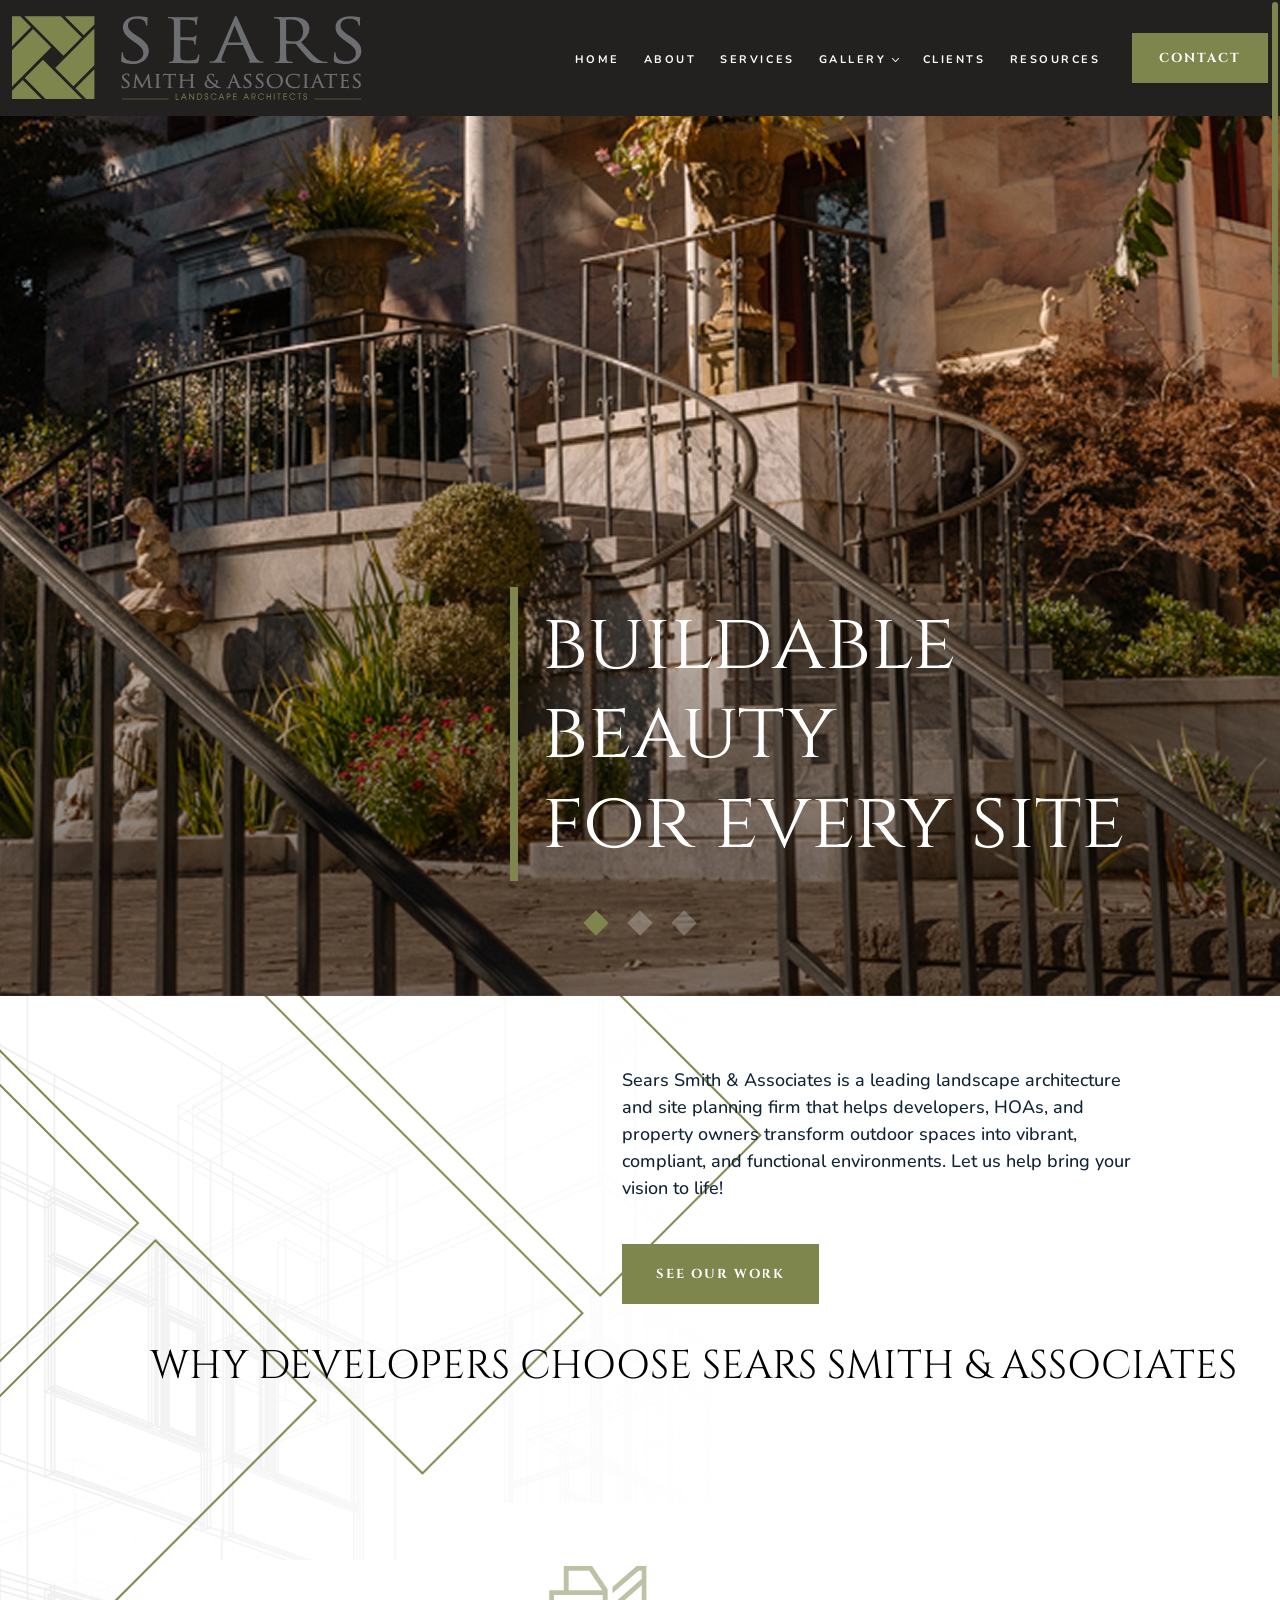
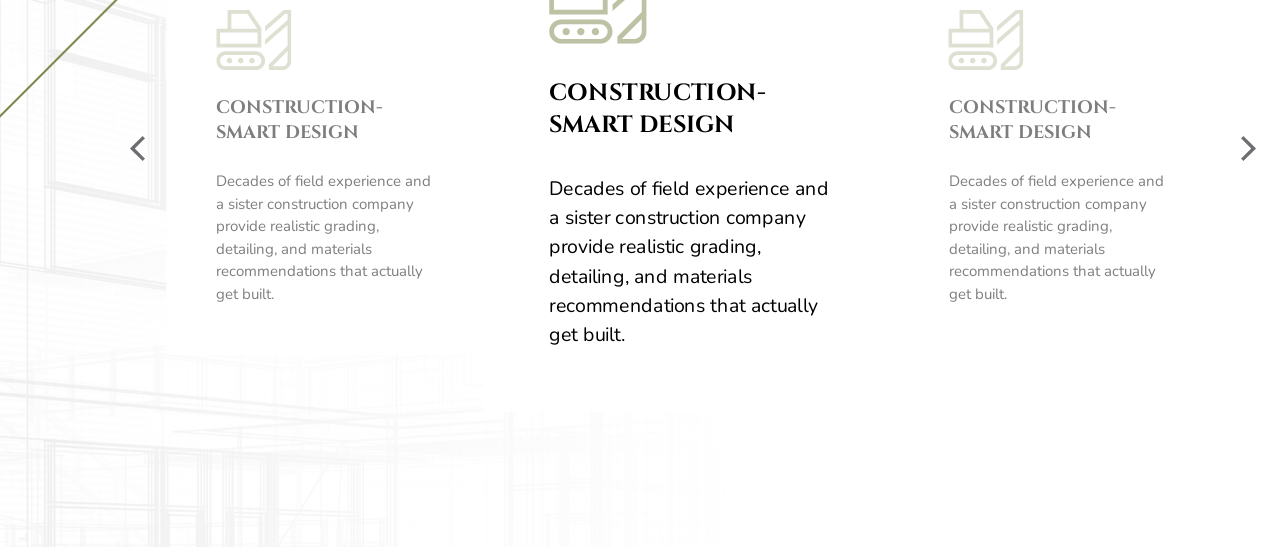
==== index.html @ 4c3f911c "first commit" ====
<!doctype html>
<html lang="en">

<head>
	<meta charset="UTF-8" />
	<meta name="viewport" content="width=device-width, initial-scale=1.0" />
	<!-- bootstrap min css -->
	<link rel="stylesheet" href="assets/css/bootstrap.min.css" />
	<!-- swiper bundle min css -->
	<link rel="stylesheet" href="assets/css/swiper-bundle.min.css" />
	<!-- magnific popup min css -->
	<link rel="stylesheet" href="assets/css/magnific-popup.css" />
	<!-- nice select css -->
	<link rel="stylesheet" href="assets/css/nice-select.css" />
	<!-- overlay scroll css -->
	<link rel="stylesheet" href="assets/css/overlayscrollbars.min.css" />
	<!-- style css -->
	<link rel="stylesheet" href="assets/css/main.css" />
	<!-- responsive css -->
	<link rel="stylesheet" href="assets/css/responsive.css" />
	<title>Sears</title>
</head>

<body data-overlayscrollbars-initialize>
	<!-- offcanvas -->
	<div class="offcanvas offcanvas-end header-offcanvas" tabindex="-1" id="offcanvasRight"
		aria-labelledby="offcanvasRightLabel" data-lenis-prevent="">
		<div class="offcanvas-header d-flex justify-content-end w-100">
			<button type="button" class="btn-close d-flex align-items-center justify-content-center flex-column"
				data-bs-dismiss="offcanvas" aria-label="Close">
				<span></span>
				<span></span>
			</button>
		</div>
		<div class="offcanvas-body">
			<nav class="mobile-nav">
				<ul class="mobile-menu">
					<li>
						<a href="#">Home</a>
					</li>
					<li>
						<a href="#">About</a>
					</li>
					<li>
						<a href="#">Services</a>
					</li>
					<li class="menu-item-has-children">
						<a href="#">
							<span>Gallery</span>
							<svg class="arrow-svg" width="7" height="4" viewBox="0 0 7 4" fill="none"
								xmlns="http://www.w3.org/2000/svg">
								<path
									d="M3.2234 3.88255C3.37573 4.03915 3.62205 4.03915 3.77275 3.88255L6.88575 0.683882C7.03808 0.52728 7.03808 0.274053 6.88575 0.119117C6.73343 -0.0358183 6.48711 -0.0374843 6.3364 0.119117L3.50051 3.03457L0.662992 0.117451C0.510664 -0.0391504 0.264347 -0.0391504 0.113639 0.117451C-0.0370684 0.274052 -0.0386889 0.52728 0.113639 0.682216L3.2234 3.88255Z"
									fill="white" />
							</svg>
						</a>

						<ul class="sub-menu">
							<li>
								<a href="#">Gallery 1</a>
							</li>
							<li>
								<a href="#">Gallery 1</a>
							</li>
							<li>
								<a href="#">Gallery 1</a>
							</li>
							<li>
								<a href="#">Gallery 1</a>
							</li>
							<li>
								<a href="#">Gallery 1</a>
							</li>
						</ul>
					</li>
					<li>
						<a href="#">Clients</a>
					</li>
					<li>
						<a href="#">Resources</a>
					</li>
				</ul>
			</nav>
			<div class="offcanvas-bottom-btn mt-3">
				<div class="offcanvas-button-wrapper">
					<a href="https://gaststg.wpenginepowered.com/contact-us/" target="" class="btn-1">Contact Us</a>
				</div>
			</div>
		</div>
	</div>
	<!-- offcanvas -->

	<!-- header section -->
	<header class="header-area">
		<div class="container">
			<div class="row align-items-center">
				<div class="col col-auto">
					<a href="#" class="header-logo d-block">
						<img src="assets/images/header/header-logo.svg" alt="..." />
					</a>
				</div>
				<div class="col">
					<div class="header-right-content d-none d-lg-block">
						<nav class="main-menu-wrapper d-flex align-items-center justify-content-end">
							<ul class="main-menu">
								<li>
									<a href="#">Home</a>
								</li>
								<li>
									<a href="#">About</a>
								</li>
								<li>
									<a href="#">Services</a>
								</li>
								<li class="menu-item-has-children">
									<a href="#">
										<span>Gallery</span>
										<svg class="arrow-svg" width="7" height="4" viewBox="0 0 7 4" fill="none"
											xmlns="http://www.w3.org/2000/svg">
											<path
												d="M3.2234 3.88255C3.37573 4.03915 3.62205 4.03915 3.77275 3.88255L6.88575 0.683882C7.03808 0.52728 7.03808 0.274053 6.88575 0.119117C6.73343 -0.0358183 6.48711 -0.0374843 6.3364 0.119117L3.50051 3.03457L0.662992 0.117451C0.510664 -0.0391504 0.264347 -0.0391504 0.113639 0.117451C-0.0370684 0.274052 -0.0386889 0.52728 0.113639 0.682216L3.2234 3.88255Z"
												fill="white" />
										</svg>
									</a>

									<ul class="sub-menu">
										<li>
											<a href="#">Gallery 1</a>
										</li>
										<li>
											<a href="#">Gallery 1</a>
										</li>
										<li>
											<a href="#">Gallery 1</a>
										</li>
										<li>
											<a href="#">Gallery 1</a>
										</li>
										<li>
											<a href="#">Gallery 1</a>
										</li>
									</ul>
								</li>
								<li>
									<a href="#">Clients</a>
								</li>
								<li>
									<a href="#">Resources</a>
								</li>
							</ul>
							<button type="button" class="btn-1">CONTACT</button>
						</nav>
					</div>
					<div class="mobile-right-header gap-2 d-flex justify-content-end d-block d-lg-none">
						<button class="humbarger-btn" data-bs-toggle="offcanvas" data-bs-target="#offcanvasRight"
							aria-controls="offcanvasRight" type="button" aria-label="Menu">
							<span></span>
							<span></span>
							<span></span>
						</button>
					</div>
				</div>
			</div>
		</div>
	</header>
	<!-- header section -->

	<!-- main -->
	<main>
		<!-- slider section -->

		<section class="slider-section">
			<!-- Swiper -->
			<div class="swiper hero-slider">
				<div class="swiper-wrapper">
					<div class="swiper-slide">
						<div class="hero-slider-item-wrapper position-relative z-2 bg-fix"
							style="background-image: url(&quot;assets/images/hero/slider-bg-1.jpg&quot;)">
							<div class="container position-relative z-2">
								<div class="hero-slider-item-content position-relative z-1">
									<h1 class="text-white">
										buildable beauty <br />
										for every site
									</h1>
								</div>
							</div>
						</div>
					</div>
					<div class="swiper-slide">
						<div class="hero-slider-item-wrapper position-relative z-2 bg-fix"
							style="background-image: url(&quot;assets/images/hero/slider-bg-1.jpg&quot;)">
							<div class="container position-relative z-2">
								<div class="hero-slider-item-content position-relative z-1">
									<h1 class="text-white">
										buildable beauty <br />
										for every site
									</h1>
								</div>
							</div>
						</div>
					</div>
					<div class="swiper-slide">
						<div class="hero-slider-item-wrapper position-relative z-2 bg-fix"
							style="background-image: url(&quot;assets/images/hero/slider-bg-1.jpg&quot;)">
							<div class="container position-relative z-2">
								<div class="hero-slider-item-content position-relative z-1">
									<h1 class="text-white">
										buildable beauty <br />
										for every site
									</h1>
								</div>
							</div>
						</div>
					</div>
				</div>
				<div class="swiper-pagination"></div>
			</div>
		</section>
		<!-- slider section -->

		<!-- service-highlights section-->
		<section class="service-highlights-area position-relative z-5 overflow-hidden">
			<div class="highlight-bg bg-fix position-absolute start-0 top-0 h-100 w-100"
				style="background-image: url('assets/images/highlights/highlight-bg.png');"></div>
			<img src="assets/images/highlights/highlight-img.png" class="highlight-img" alt="...">
			<div class="intro-summary position-relative z-5">
				<div class="container">
					<div class="intro-summary-content-info">
						<p>
							Sears Smith & Associates is a leading landscape architecture and site planning firm that
							helps developers, HOAs, and property owners transform outdoor spaces into vibrant,
							compliant, and functional environments. Let us help bring your vision to life!
						</p>
						<a href="#" class="btn-1">see our work</a>
					</div>
				</div>
			</div>
			<div class="benefits-slider-area position-relative z-5">
				<div class="container">
					<div class="benefits-slider-inner-wrapper">
						<h2 class="text-center">why developers choose sears smith & Associates</h2>
						<div class="swiper benefits-slider">
							<div class="swiper-wrapper">
								<div class="swiper-slide">
									<div class="benefits-slider-card-wrapper">
										<div class="benefits-slider-card-icon">
											<svg width="75" height="60" viewBox="0 0 75 60" fill="none"
												xmlns="http://www.w3.org/2000/svg">
												<g opacity="0.5">
													<path
														d="M13.125 0H11.25V1.875V18.75H3.75H0V22.5V33.75V37.5H3.75H41.25H45V33.75V26.25V22.5V18.75V18.1875L44.6836 17.7188L33.4336 0.84375L32.8828 0H31.875H13.125ZM40.875 18.75H15V3.75H30.8672L40.8633 18.75H40.875ZM3.75 33.75V22.5H41.25V26.25V33.75H3.75ZM39.375 45C42.4805 45 45 47.5195 45 50.625C45 53.7305 42.4805 56.25 39.375 56.25H9.375C6.26953 56.25 3.75 53.7305 3.75 50.625C3.75 47.5195 6.26953 45 9.375 45H39.375ZM9.375 41.25C4.19531 41.25 0 45.4453 0 50.625C0 55.8047 4.19531 60 9.375 60H39.375C44.5547 60 48.75 55.8047 48.75 50.625C48.75 45.4453 44.5547 41.25 39.375 41.25H9.375ZM56.25 55.9336L71.25 40.9336V41.25V45V50.625C71.25 53.7305 68.7305 56.25 65.625 56.25H56.25V55.9336ZM75 50.625V45V41.25V37.5V37.1836V31.875V15V6.69141V3.75V0H71.25H67.5L48.75 16.2539V21.2109L68.8945 3.75H71.25V9.99609L68.7656 12.1875L48.75 29.8477V34.8516L67.5 18.3047L71.25 15V20.0039V35.625L52.5 54.375V56.25V60H56.25H65.625C70.8047 60 75 55.8047 75 50.625ZM13.125 53.4375C13.8709 53.4375 14.5863 53.1412 15.1137 52.6137C15.6412 52.0863 15.9375 51.3709 15.9375 50.625C15.9375 49.8791 15.6412 49.1637 15.1137 48.6363C14.5863 48.1088 13.8709 47.8125 13.125 47.8125C12.3791 47.8125 11.6637 48.1088 11.1363 48.6363C10.6088 49.1637 10.3125 49.8791 10.3125 50.625C10.3125 51.3709 10.6088 52.0863 11.1363 52.6137C11.6637 53.1412 12.3791 53.4375 13.125 53.4375ZM27.1875 50.625C27.1875 49.8791 26.8912 49.1637 26.3637 48.6363C25.8363 48.1088 25.1209 47.8125 24.375 47.8125C23.6291 47.8125 22.9137 48.1088 22.3863 48.6363C21.8588 49.1637 21.5625 49.8791 21.5625 50.625C21.5625 51.3709 21.8588 52.0863 22.3863 52.6137C22.9137 53.1412 23.6291 53.4375 24.375 53.4375C25.1209 53.4375 25.8363 53.1412 26.3637 52.6137C26.8912 52.0863 27.1875 51.3709 27.1875 50.625ZM35.625 53.4375C36.3709 53.4375 37.0863 53.1412 37.6137 52.6137C38.1412 52.0863 38.4375 51.3709 38.4375 50.625C38.4375 49.8791 38.1412 49.1637 37.6137 48.6363C37.0863 48.1088 36.3709 47.8125 35.625 47.8125C34.8791 47.8125 34.1637 48.1088 33.6363 48.6363C33.1088 49.1637 32.8125 49.8791 32.8125 50.625C32.8125 51.3709 33.1088 52.0863 33.6363 52.6137C34.1637 53.1412 34.8791 53.4375 35.625 53.4375Z"
														fill="#7F864D" />
												</g>
											</svg>
										</div>
										<div class="benefits-slider-card-content mb-p">
											<h6 class="fw-bold">Construction-smart Design</h6>
											<p>
												Decades of field experience and a sister construction company
												provide realistic grading, detailing, and materials recommendations
												that actually get built.
											</p>
										</div>
									</div>
								</div>
								<div class="swiper-slide">
									<div class="benefits-slider-card-wrapper">
										<div class="benefits-slider-card-icon">
											<svg width="75" height="60" viewBox="0 0 75 60" fill="none"
												xmlns="http://www.w3.org/2000/svg">
												<g opacity="0.5">
													<path
														d="M13.125 0H11.25V1.875V18.75H3.75H0V22.5V33.75V37.5H3.75H41.25H45V33.75V26.25V22.5V18.75V18.1875L44.6836 17.7188L33.4336 0.84375L32.8828 0H31.875H13.125ZM40.875 18.75H15V3.75H30.8672L40.8633 18.75H40.875ZM3.75 33.75V22.5H41.25V26.25V33.75H3.75ZM39.375 45C42.4805 45 45 47.5195 45 50.625C45 53.7305 42.4805 56.25 39.375 56.25H9.375C6.26953 56.25 3.75 53.7305 3.75 50.625C3.75 47.5195 6.26953 45 9.375 45H39.375ZM9.375 41.25C4.19531 41.25 0 45.4453 0 50.625C0 55.8047 4.19531 60 9.375 60H39.375C44.5547 60 48.75 55.8047 48.75 50.625C48.75 45.4453 44.5547 41.25 39.375 41.25H9.375ZM56.25 55.9336L71.25 40.9336V41.25V45V50.625C71.25 53.7305 68.7305 56.25 65.625 56.25H56.25V55.9336ZM75 50.625V45V41.25V37.5V37.1836V31.875V15V6.69141V3.75V0H71.25H67.5L48.75 16.2539V21.2109L68.8945 3.75H71.25V9.99609L68.7656 12.1875L48.75 29.8477V34.8516L67.5 18.3047L71.25 15V20.0039V35.625L52.5 54.375V56.25V60H56.25H65.625C70.8047 60 75 55.8047 75 50.625ZM13.125 53.4375C13.8709 53.4375 14.5863 53.1412 15.1137 52.6137C15.6412 52.0863 15.9375 51.3709 15.9375 50.625C15.9375 49.8791 15.6412 49.1637 15.1137 48.6363C14.5863 48.1088 13.8709 47.8125 13.125 47.8125C12.3791 47.8125 11.6637 48.1088 11.1363 48.6363C10.6088 49.1637 10.3125 49.8791 10.3125 50.625C10.3125 51.3709 10.6088 52.0863 11.1363 52.6137C11.6637 53.1412 12.3791 53.4375 13.125 53.4375ZM27.1875 50.625C27.1875 49.8791 26.8912 49.1637 26.3637 48.6363C25.8363 48.1088 25.1209 47.8125 24.375 47.8125C23.6291 47.8125 22.9137 48.1088 22.3863 48.6363C21.8588 49.1637 21.5625 49.8791 21.5625 50.625C21.5625 51.3709 21.8588 52.0863 22.3863 52.6137C22.9137 53.1412 23.6291 53.4375 24.375 53.4375C25.1209 53.4375 25.8363 53.1412 26.3637 52.6137C26.8912 52.0863 27.1875 51.3709 27.1875 50.625ZM35.625 53.4375C36.3709 53.4375 37.0863 53.1412 37.6137 52.6137C38.1412 52.0863 38.4375 51.3709 38.4375 50.625C38.4375 49.8791 38.1412 49.1637 37.6137 48.6363C37.0863 48.1088 36.3709 47.8125 35.625 47.8125C34.8791 47.8125 34.1637 48.1088 33.6363 48.6363C33.1088 49.1637 32.8125 49.8791 32.8125 50.625C32.8125 51.3709 33.1088 52.0863 33.6363 52.6137C34.1637 53.1412 34.8791 53.4375 35.625 53.4375Z"
														fill="#7F864D" />
												</g>
											</svg>
										</div>
										<div class="benefits-slider-card-content mb-p">
											<h6 class="fw-bold">Construction-smart Design</h6>
											<p>
												Decades of field experience and a sister construction company
												provide realistic grading, detailing, and materials recommendations
												that actually get built.
											</p>
										</div>
									</div>
								</div>
								<div class="swiper-slide">
									<div class="benefits-slider-card-wrapper">
										<div class="benefits-slider-card-icon">
											<svg width="75" height="60" viewBox="0 0 75 60" fill="none"
												xmlns="http://www.w3.org/2000/svg">
												<g opacity="0.5">
													<path
														d="M13.125 0H11.25V1.875V18.75H3.75H0V22.5V33.75V37.5H3.75H41.25H45V33.75V26.25V22.5V18.75V18.1875L44.6836 17.7188L33.4336 0.84375L32.8828 0H31.875H13.125ZM40.875 18.75H15V3.75H30.8672L40.8633 18.75H40.875ZM3.75 33.75V22.5H41.25V26.25V33.75H3.75ZM39.375 45C42.4805 45 45 47.5195 45 50.625C45 53.7305 42.4805 56.25 39.375 56.25H9.375C6.26953 56.25 3.75 53.7305 3.75 50.625C3.75 47.5195 6.26953 45 9.375 45H39.375ZM9.375 41.25C4.19531 41.25 0 45.4453 0 50.625C0 55.8047 4.19531 60 9.375 60H39.375C44.5547 60 48.75 55.8047 48.75 50.625C48.75 45.4453 44.5547 41.25 39.375 41.25H9.375ZM56.25 55.9336L71.25 40.9336V41.25V45V50.625C71.25 53.7305 68.7305 56.25 65.625 56.25H56.25V55.9336ZM75 50.625V45V41.25V37.5V37.1836V31.875V15V6.69141V3.75V0H71.25H67.5L48.75 16.2539V21.2109L68.8945 3.75H71.25V9.99609L68.7656 12.1875L48.75 29.8477V34.8516L67.5 18.3047L71.25 15V20.0039V35.625L52.5 54.375V56.25V60H56.25H65.625C70.8047 60 75 55.8047 75 50.625ZM13.125 53.4375C13.8709 53.4375 14.5863 53.1412 15.1137 52.6137C15.6412 52.0863 15.9375 51.3709 15.9375 50.625C15.9375 49.8791 15.6412 49.1637 15.1137 48.6363C14.5863 48.1088 13.8709 47.8125 13.125 47.8125C12.3791 47.8125 11.6637 48.1088 11.1363 48.6363C10.6088 49.1637 10.3125 49.8791 10.3125 50.625C10.3125 51.3709 10.6088 52.0863 11.1363 52.6137C11.6637 53.1412 12.3791 53.4375 13.125 53.4375ZM27.1875 50.625C27.1875 49.8791 26.8912 49.1637 26.3637 48.6363C25.8363 48.1088 25.1209 47.8125 24.375 47.8125C23.6291 47.8125 22.9137 48.1088 22.3863 48.6363C21.8588 49.1637 21.5625 49.8791 21.5625 50.625C21.5625 51.3709 21.8588 52.0863 22.3863 52.6137C22.9137 53.1412 23.6291 53.4375 24.375 53.4375C25.1209 53.4375 25.8363 53.1412 26.3637 52.6137C26.8912 52.0863 27.1875 51.3709 27.1875 50.625ZM35.625 53.4375C36.3709 53.4375 37.0863 53.1412 37.6137 52.6137C38.1412 52.0863 38.4375 51.3709 38.4375 50.625C38.4375 49.8791 38.1412 49.1637 37.6137 48.6363C37.0863 48.1088 36.3709 47.8125 35.625 47.8125C34.8791 47.8125 34.1637 48.1088 33.6363 48.6363C33.1088 49.1637 32.8125 49.8791 32.8125 50.625C32.8125 51.3709 33.1088 52.0863 33.6363 52.6137C34.1637 53.1412 34.8791 53.4375 35.625 53.4375Z"
														fill="#7F864D" />
												</g>
											</svg>
										</div>
										<div class="benefits-slider-card-content mb-p">
											<h6 class="fw-bold">Construction-smart Design</h6>
											<p>
												Decades of field experience and a sister construction company
												provide realistic grading, detailing, and materials recommendations
												that actually get built.
											</p>
										</div>
									</div>
								</div>
								<div class="swiper-slide">
									<div class="benefits-slider-card-wrapper">
										<div class="benefits-slider-card-icon">
											<svg width="75" height="60" viewBox="0 0 75 60" fill="none"
												xmlns="http://www.w3.org/2000/svg">
												<g opacity="0.5">
													<path
														d="M13.125 0H11.25V1.875V18.75H3.75H0V22.5V33.75V37.5H3.75H41.25H45V33.75V26.25V22.5V18.75V18.1875L44.6836 17.7188L33.4336 0.84375L32.8828 0H31.875H13.125ZM40.875 18.75H15V3.75H30.8672L40.8633 18.75H40.875ZM3.75 33.75V22.5H41.25V26.25V33.75H3.75ZM39.375 45C42.4805 45 45 47.5195 45 50.625C45 53.7305 42.4805 56.25 39.375 56.25H9.375C6.26953 56.25 3.75 53.7305 3.75 50.625C3.75 47.5195 6.26953 45 9.375 45H39.375ZM9.375 41.25C4.19531 41.25 0 45.4453 0 50.625C0 55.8047 4.19531 60 9.375 60H39.375C44.5547 60 48.75 55.8047 48.75 50.625C48.75 45.4453 44.5547 41.25 39.375 41.25H9.375ZM56.25 55.9336L71.25 40.9336V41.25V45V50.625C71.25 53.7305 68.7305 56.25 65.625 56.25H56.25V55.9336ZM75 50.625V45V41.25V37.5V37.1836V31.875V15V6.69141V3.75V0H71.25H67.5L48.75 16.2539V21.2109L68.8945 3.75H71.25V9.99609L68.7656 12.1875L48.75 29.8477V34.8516L67.5 18.3047L71.25 15V20.0039V35.625L52.5 54.375V56.25V60H56.25H65.625C70.8047 60 75 55.8047 75 50.625ZM13.125 53.4375C13.8709 53.4375 14.5863 53.1412 15.1137 52.6137C15.6412 52.0863 15.9375 51.3709 15.9375 50.625C15.9375 49.8791 15.6412 49.1637 15.1137 48.6363C14.5863 48.1088 13.8709 47.8125 13.125 47.8125C12.3791 47.8125 11.6637 48.1088 11.1363 48.6363C10.6088 49.1637 10.3125 49.8791 10.3125 50.625C10.3125 51.3709 10.6088 52.0863 11.1363 52.6137C11.6637 53.1412 12.3791 53.4375 13.125 53.4375ZM27.1875 50.625C27.1875 49.8791 26.8912 49.1637 26.3637 48.6363C25.8363 48.1088 25.1209 47.8125 24.375 47.8125C23.6291 47.8125 22.9137 48.1088 22.3863 48.6363C21.8588 49.1637 21.5625 49.8791 21.5625 50.625C21.5625 51.3709 21.8588 52.0863 22.3863 52.6137C22.9137 53.1412 23.6291 53.4375 24.375 53.4375C25.1209 53.4375 25.8363 53.1412 26.3637 52.6137C26.8912 52.0863 27.1875 51.3709 27.1875 50.625ZM35.625 53.4375C36.3709 53.4375 37.0863 53.1412 37.6137 52.6137C38.1412 52.0863 38.4375 51.3709 38.4375 50.625C38.4375 49.8791 38.1412 49.1637 37.6137 48.6363C37.0863 48.1088 36.3709 47.8125 35.625 47.8125C34.8791 47.8125 34.1637 48.1088 33.6363 48.6363C33.1088 49.1637 32.8125 49.8791 32.8125 50.625C32.8125 51.3709 33.1088 52.0863 33.6363 52.6137C34.1637 53.1412 34.8791 53.4375 35.625 53.4375Z"
														fill="#7F864D" />
												</g>
											</svg>
										</div>
										<div class="benefits-slider-card-content mb-p">
											<h6 class="fw-bold">Construction-smart Design</h6>
											<p>
												Decades of field experience and a sister construction company
												provide realistic grading, detailing, and materials recommendations
												that actually get built.
											</p>
										</div>
									</div>
								</div>
								<div class="swiper-slide">
									<div class="benefits-slider-card-wrapper">
										<div class="benefits-slider-card-icon">
											<svg width="75" height="60" viewBox="0 0 75 60" fill="none"
												xmlns="http://www.w3.org/2000/svg">
												<g opacity="0.5">
													<path
														d="M13.125 0H11.25V1.875V18.75H3.75H0V22.5V33.75V37.5H3.75H41.25H45V33.75V26.25V22.5V18.75V18.1875L44.6836 17.7188L33.4336 0.84375L32.8828 0H31.875H13.125ZM40.875 18.75H15V3.75H30.8672L40.8633 18.75H40.875ZM3.75 33.75V22.5H41.25V26.25V33.75H3.75ZM39.375 45C42.4805 45 45 47.5195 45 50.625C45 53.7305 42.4805 56.25 39.375 56.25H9.375C6.26953 56.25 3.75 53.7305 3.75 50.625C3.75 47.5195 6.26953 45 9.375 45H39.375ZM9.375 41.25C4.19531 41.25 0 45.4453 0 50.625C0 55.8047 4.19531 60 9.375 60H39.375C44.5547 60 48.75 55.8047 48.75 50.625C48.75 45.4453 44.5547 41.25 39.375 41.25H9.375ZM56.25 55.9336L71.25 40.9336V41.25V45V50.625C71.25 53.7305 68.7305 56.25 65.625 56.25H56.25V55.9336ZM75 50.625V45V41.25V37.5V37.1836V31.875V15V6.69141V3.75V0H71.25H67.5L48.75 16.2539V21.2109L68.8945 3.75H71.25V9.99609L68.7656 12.1875L48.75 29.8477V34.8516L67.5 18.3047L71.25 15V20.0039V35.625L52.5 54.375V56.25V60H56.25H65.625C70.8047 60 75 55.8047 75 50.625ZM13.125 53.4375C13.8709 53.4375 14.5863 53.1412 15.1137 52.6137C15.6412 52.0863 15.9375 51.3709 15.9375 50.625C15.9375 49.8791 15.6412 49.1637 15.1137 48.6363C14.5863 48.1088 13.8709 47.8125 13.125 47.8125C12.3791 47.8125 11.6637 48.1088 11.1363 48.6363C10.6088 49.1637 10.3125 49.8791 10.3125 50.625C10.3125 51.3709 10.6088 52.0863 11.1363 52.6137C11.6637 53.1412 12.3791 53.4375 13.125 53.4375ZM27.1875 50.625C27.1875 49.8791 26.8912 49.1637 26.3637 48.6363C25.8363 48.1088 25.1209 47.8125 24.375 47.8125C23.6291 47.8125 22.9137 48.1088 22.3863 48.6363C21.8588 49.1637 21.5625 49.8791 21.5625 50.625C21.5625 51.3709 21.8588 52.0863 22.3863 52.6137C22.9137 53.1412 23.6291 53.4375 24.375 53.4375C25.1209 53.4375 25.8363 53.1412 26.3637 52.6137C26.8912 52.0863 27.1875 51.3709 27.1875 50.625ZM35.625 53.4375C36.3709 53.4375 37.0863 53.1412 37.6137 52.6137C38.1412 52.0863 38.4375 51.3709 38.4375 50.625C38.4375 49.8791 38.1412 49.1637 37.6137 48.6363C37.0863 48.1088 36.3709 47.8125 35.625 47.8125C34.8791 47.8125 34.1637 48.1088 33.6363 48.6363C33.1088 49.1637 32.8125 49.8791 32.8125 50.625C32.8125 51.3709 33.1088 52.0863 33.6363 52.6137C34.1637 53.1412 34.8791 53.4375 35.625 53.4375Z"
														fill="#7F864D" />
												</g>
											</svg>
										</div>
										<div class="benefits-slider-card-content mb-p">
											<h6 class="fw-bold">Construction-smart Design</h6>
											<p>
												Decades of field experience and a sister construction company
												provide realistic grading, detailing, and materials recommendations
												that actually get built.
											</p>
										</div>
									</div>
								</div>
								<div class="swiper-slide">
									<div class="benefits-slider-card-wrapper">
										<div class="benefits-slider-card-icon">
											<svg width="75" height="60" viewBox="0 0 75 60" fill="none"
												xmlns="http://www.w3.org/2000/svg">
												<g opacity="0.5">
													<path
														d="M13.125 0H11.25V1.875V18.75H3.75H0V22.5V33.75V37.5H3.75H41.25H45V33.75V26.25V22.5V18.75V18.1875L44.6836 17.7188L33.4336 0.84375L32.8828 0H31.875H13.125ZM40.875 18.75H15V3.75H30.8672L40.8633 18.75H40.875ZM3.75 33.75V22.5H41.25V26.25V33.75H3.75ZM39.375 45C42.4805 45 45 47.5195 45 50.625C45 53.7305 42.4805 56.25 39.375 56.25H9.375C6.26953 56.25 3.75 53.7305 3.75 50.625C3.75 47.5195 6.26953 45 9.375 45H39.375ZM9.375 41.25C4.19531 41.25 0 45.4453 0 50.625C0 55.8047 4.19531 60 9.375 60H39.375C44.5547 60 48.75 55.8047 48.75 50.625C48.75 45.4453 44.5547 41.25 39.375 41.25H9.375ZM56.25 55.9336L71.25 40.9336V41.25V45V50.625C71.25 53.7305 68.7305 56.25 65.625 56.25H56.25V55.9336ZM75 50.625V45V41.25V37.5V37.1836V31.875V15V6.69141V3.75V0H71.25H67.5L48.75 16.2539V21.2109L68.8945 3.75H71.25V9.99609L68.7656 12.1875L48.75 29.8477V34.8516L67.5 18.3047L71.25 15V20.0039V35.625L52.5 54.375V56.25V60H56.25H65.625C70.8047 60 75 55.8047 75 50.625ZM13.125 53.4375C13.8709 53.4375 14.5863 53.1412 15.1137 52.6137C15.6412 52.0863 15.9375 51.3709 15.9375 50.625C15.9375 49.8791 15.6412 49.1637 15.1137 48.6363C14.5863 48.1088 13.8709 47.8125 13.125 47.8125C12.3791 47.8125 11.6637 48.1088 11.1363 48.6363C10.6088 49.1637 10.3125 49.8791 10.3125 50.625C10.3125 51.3709 10.6088 52.0863 11.1363 52.6137C11.6637 53.1412 12.3791 53.4375 13.125 53.4375ZM27.1875 50.625C27.1875 49.8791 26.8912 49.1637 26.3637 48.6363C25.8363 48.1088 25.1209 47.8125 24.375 47.8125C23.6291 47.8125 22.9137 48.1088 22.3863 48.6363C21.8588 49.1637 21.5625 49.8791 21.5625 50.625C21.5625 51.3709 21.8588 52.0863 22.3863 52.6137C22.9137 53.1412 23.6291 53.4375 24.375 53.4375C25.1209 53.4375 25.8363 53.1412 26.3637 52.6137C26.8912 52.0863 27.1875 51.3709 27.1875 50.625ZM35.625 53.4375C36.3709 53.4375 37.0863 53.1412 37.6137 52.6137C38.1412 52.0863 38.4375 51.3709 38.4375 50.625C38.4375 49.8791 38.1412 49.1637 37.6137 48.6363C37.0863 48.1088 36.3709 47.8125 35.625 47.8125C34.8791 47.8125 34.1637 48.1088 33.6363 48.6363C33.1088 49.1637 32.8125 49.8791 32.8125 50.625C32.8125 51.3709 33.1088 52.0863 33.6363 52.6137C34.1637 53.1412 34.8791 53.4375 35.625 53.4375Z"
														fill="#7F864D" />
												</g>
											</svg>
										</div>
										<div class="benefits-slider-card-content mb-p">
											<h6 class="fw-bold">Construction-smart Design</h6>
											<p>
												Decades of field experience and a sister construction company
												provide realistic grading, detailing, and materials recommendations
												that actually get built.
											</p>
										</div>
									</div>
								</div>
								<div class="swiper-slide">
									<div class="benefits-slider-card-wrapper">
										<div class="benefits-slider-card-icon">
											<svg width="75" height="60" viewBox="0 0 75 60" fill="none"
												xmlns="http://www.w3.org/2000/svg">
												<g opacity="0.5">
													<path
														d="M13.125 0H11.25V1.875V18.75H3.75H0V22.5V33.75V37.5H3.75H41.25H45V33.75V26.25V22.5V18.75V18.1875L44.6836 17.7188L33.4336 0.84375L32.8828 0H31.875H13.125ZM40.875 18.75H15V3.75H30.8672L40.8633 18.75H40.875ZM3.75 33.75V22.5H41.25V26.25V33.75H3.75ZM39.375 45C42.4805 45 45 47.5195 45 50.625C45 53.7305 42.4805 56.25 39.375 56.25H9.375C6.26953 56.25 3.75 53.7305 3.75 50.625C3.75 47.5195 6.26953 45 9.375 45H39.375ZM9.375 41.25C4.19531 41.25 0 45.4453 0 50.625C0 55.8047 4.19531 60 9.375 60H39.375C44.5547 60 48.75 55.8047 48.75 50.625C48.75 45.4453 44.5547 41.25 39.375 41.25H9.375ZM56.25 55.9336L71.25 40.9336V41.25V45V50.625C71.25 53.7305 68.7305 56.25 65.625 56.25H56.25V55.9336ZM75 50.625V45V41.25V37.5V37.1836V31.875V15V6.69141V3.75V0H71.25H67.5L48.75 16.2539V21.2109L68.8945 3.75H71.25V9.99609L68.7656 12.1875L48.75 29.8477V34.8516L67.5 18.3047L71.25 15V20.0039V35.625L52.5 54.375V56.25V60H56.25H65.625C70.8047 60 75 55.8047 75 50.625ZM13.125 53.4375C13.8709 53.4375 14.5863 53.1412 15.1137 52.6137C15.6412 52.0863 15.9375 51.3709 15.9375 50.625C15.9375 49.8791 15.6412 49.1637 15.1137 48.6363C14.5863 48.1088 13.8709 47.8125 13.125 47.8125C12.3791 47.8125 11.6637 48.1088 11.1363 48.6363C10.6088 49.1637 10.3125 49.8791 10.3125 50.625C10.3125 51.3709 10.6088 52.0863 11.1363 52.6137C11.6637 53.1412 12.3791 53.4375 13.125 53.4375ZM27.1875 50.625C27.1875 49.8791 26.8912 49.1637 26.3637 48.6363C25.8363 48.1088 25.1209 47.8125 24.375 47.8125C23.6291 47.8125 22.9137 48.1088 22.3863 48.6363C21.8588 49.1637 21.5625 49.8791 21.5625 50.625C21.5625 51.3709 21.8588 52.0863 22.3863 52.6137C22.9137 53.1412 23.6291 53.4375 24.375 53.4375C25.1209 53.4375 25.8363 53.1412 26.3637 52.6137C26.8912 52.0863 27.1875 51.3709 27.1875 50.625ZM35.625 53.4375C36.3709 53.4375 37.0863 53.1412 37.6137 52.6137C38.1412 52.0863 38.4375 51.3709 38.4375 50.625C38.4375 49.8791 38.1412 49.1637 37.6137 48.6363C37.0863 48.1088 36.3709 47.8125 35.625 47.8125C34.8791 47.8125 34.1637 48.1088 33.6363 48.6363C33.1088 49.1637 32.8125 49.8791 32.8125 50.625C32.8125 51.3709 33.1088 52.0863 33.6363 52.6137C34.1637 53.1412 34.8791 53.4375 35.625 53.4375Z"
														fill="#7F864D" />
												</g>
											</svg>
										</div>
										<div class="benefits-slider-card-content mb-p">
											<h6 class="fw-bold">Construction-smart Design</h6>
											<p>
												Decades of field experience and a sister construction company
												provide realistic grading, detailing, and materials recommendations
												that actually get built.
											</p>
										</div>
									</div>
								</div>
								<div class="swiper-slide">
									<div class="benefits-slider-card-wrapper">
										<div class="benefits-slider-card-icon">
											<svg width="75" height="60" viewBox="0 0 75 60" fill="none"
												xmlns="http://www.w3.org/2000/svg">
												<g opacity="0.5">
													<path
														d="M13.125 0H11.25V1.875V18.75H3.75H0V22.5V33.75V37.5H3.75H41.25H45V33.75V26.25V22.5V18.75V18.1875L44.6836 17.7188L33.4336 0.84375L32.8828 0H31.875H13.125ZM40.875 18.75H15V3.75H30.8672L40.8633 18.75H40.875ZM3.75 33.75V22.5H41.25V26.25V33.75H3.75ZM39.375 45C42.4805 45 45 47.5195 45 50.625C45 53.7305 42.4805 56.25 39.375 56.25H9.375C6.26953 56.25 3.75 53.7305 3.75 50.625C3.75 47.5195 6.26953 45 9.375 45H39.375ZM9.375 41.25C4.19531 41.25 0 45.4453 0 50.625C0 55.8047 4.19531 60 9.375 60H39.375C44.5547 60 48.75 55.8047 48.75 50.625C48.75 45.4453 44.5547 41.25 39.375 41.25H9.375ZM56.25 55.9336L71.25 40.9336V41.25V45V50.625C71.25 53.7305 68.7305 56.25 65.625 56.25H56.25V55.9336ZM75 50.625V45V41.25V37.5V37.1836V31.875V15V6.69141V3.75V0H71.25H67.5L48.75 16.2539V21.2109L68.8945 3.75H71.25V9.99609L68.7656 12.1875L48.75 29.8477V34.8516L67.5 18.3047L71.25 15V20.0039V35.625L52.5 54.375V56.25V60H56.25H65.625C70.8047 60 75 55.8047 75 50.625ZM13.125 53.4375C13.8709 53.4375 14.5863 53.1412 15.1137 52.6137C15.6412 52.0863 15.9375 51.3709 15.9375 50.625C15.9375 49.8791 15.6412 49.1637 15.1137 48.6363C14.5863 48.1088 13.8709 47.8125 13.125 47.8125C12.3791 47.8125 11.6637 48.1088 11.1363 48.6363C10.6088 49.1637 10.3125 49.8791 10.3125 50.625C10.3125 51.3709 10.6088 52.0863 11.1363 52.6137C11.6637 53.1412 12.3791 53.4375 13.125 53.4375ZM27.1875 50.625C27.1875 49.8791 26.8912 49.1637 26.3637 48.6363C25.8363 48.1088 25.1209 47.8125 24.375 47.8125C23.6291 47.8125 22.9137 48.1088 22.3863 48.6363C21.8588 49.1637 21.5625 49.8791 21.5625 50.625C21.5625 51.3709 21.8588 52.0863 22.3863 52.6137C22.9137 53.1412 23.6291 53.4375 24.375 53.4375C25.1209 53.4375 25.8363 53.1412 26.3637 52.6137C26.8912 52.0863 27.1875 51.3709 27.1875 50.625ZM35.625 53.4375C36.3709 53.4375 37.0863 53.1412 37.6137 52.6137C38.1412 52.0863 38.4375 51.3709 38.4375 50.625C38.4375 49.8791 38.1412 49.1637 37.6137 48.6363C37.0863 48.1088 36.3709 47.8125 35.625 47.8125C34.8791 47.8125 34.1637 48.1088 33.6363 48.6363C33.1088 49.1637 32.8125 49.8791 32.8125 50.625C32.8125 51.3709 33.1088 52.0863 33.6363 52.6137C34.1637 53.1412 34.8791 53.4375 35.625 53.4375Z"
														fill="#7F864D" />
												</g>
											</svg>
										</div>
										<div class="benefits-slider-card-content mb-p">
											<h6 class="fw-bold">Construction-smart Design</h6>
											<p>
												Decades of field experience and a sister construction company
												provide realistic grading, detailing, and materials recommendations
												that actually get built.
											</p>
										</div>
									</div>
								</div>
								<div class="swiper-slide">
									<div class="benefits-slider-card-wrapper">
										<div class="benefits-slider-card-icon">
											<svg width="75" height="60" viewBox="0 0 75 60" fill="none"
												xmlns="http://www.w3.org/2000/svg">
												<g opacity="0.5">
													<path
														d="M13.125 0H11.25V1.875V18.75H3.75H0V22.5V33.75V37.5H3.75H41.25H45V33.75V26.25V22.5V18.75V18.1875L44.6836 17.7188L33.4336 0.84375L32.8828 0H31.875H13.125ZM40.875 18.75H15V3.75H30.8672L40.8633 18.75H40.875ZM3.75 33.75V22.5H41.25V26.25V33.75H3.75ZM39.375 45C42.4805 45 45 47.5195 45 50.625C45 53.7305 42.4805 56.25 39.375 56.25H9.375C6.26953 56.25 3.75 53.7305 3.75 50.625C3.75 47.5195 6.26953 45 9.375 45H39.375ZM9.375 41.25C4.19531 41.25 0 45.4453 0 50.625C0 55.8047 4.19531 60 9.375 60H39.375C44.5547 60 48.75 55.8047 48.75 50.625C48.75 45.4453 44.5547 41.25 39.375 41.25H9.375ZM56.25 55.9336L71.25 40.9336V41.25V45V50.625C71.25 53.7305 68.7305 56.25 65.625 56.25H56.25V55.9336ZM75 50.625V45V41.25V37.5V37.1836V31.875V15V6.69141V3.75V0H71.25H67.5L48.75 16.2539V21.2109L68.8945 3.75H71.25V9.99609L68.7656 12.1875L48.75 29.8477V34.8516L67.5 18.3047L71.25 15V20.0039V35.625L52.5 54.375V56.25V60H56.25H65.625C70.8047 60 75 55.8047 75 50.625ZM13.125 53.4375C13.8709 53.4375 14.5863 53.1412 15.1137 52.6137C15.6412 52.0863 15.9375 51.3709 15.9375 50.625C15.9375 49.8791 15.6412 49.1637 15.1137 48.6363C14.5863 48.1088 13.8709 47.8125 13.125 47.8125C12.3791 47.8125 11.6637 48.1088 11.1363 48.6363C10.6088 49.1637 10.3125 49.8791 10.3125 50.625C10.3125 51.3709 10.6088 52.0863 11.1363 52.6137C11.6637 53.1412 12.3791 53.4375 13.125 53.4375ZM27.1875 50.625C27.1875 49.8791 26.8912 49.1637 26.3637 48.6363C25.8363 48.1088 25.1209 47.8125 24.375 47.8125C23.6291 47.8125 22.9137 48.1088 22.3863 48.6363C21.8588 49.1637 21.5625 49.8791 21.5625 50.625C21.5625 51.3709 21.8588 52.0863 22.3863 52.6137C22.9137 53.1412 23.6291 53.4375 24.375 53.4375C25.1209 53.4375 25.8363 53.1412 26.3637 52.6137C26.8912 52.0863 27.1875 51.3709 27.1875 50.625ZM35.625 53.4375C36.3709 53.4375 37.0863 53.1412 37.6137 52.6137C38.1412 52.0863 38.4375 51.3709 38.4375 50.625C38.4375 49.8791 38.1412 49.1637 37.6137 48.6363C37.0863 48.1088 36.3709 47.8125 35.625 47.8125C34.8791 47.8125 34.1637 48.1088 33.6363 48.6363C33.1088 49.1637 32.8125 49.8791 32.8125 50.625C32.8125 51.3709 33.1088 52.0863 33.6363 52.6137C34.1637 53.1412 34.8791 53.4375 35.625 53.4375Z"
														fill="#7F864D" />
												</g>
											</svg>
										</div>
										<div class="benefits-slider-card-content mb-p">
											<h6 class="fw-bold">Construction-smart Design</h6>
											<p>
												Decades of field experience and a sister construction company
												provide realistic grading, detailing, and materials recommendations
												that actually get built.
											</p>
										</div>
									</div>
								</div>
							</div>
							<div class="swiper-button-next">
								<svg xmlns="http://www.w3.org/2000/svg" width="15" height="25" viewBox="0 0 15 25"
									fill="none">
									<path
										d="M15 12.5L13.8004 13.6905L3.60934 23.8043L2.40446 25L0 22.6138L1.19958 21.4233L10.1911 12.5L1.20488 3.5767L0 2.38622L2.40446 0L3.60403 1.19048L13.7951 11.3043L15 12.5Z"
										fill="#6D6E71" />
								</svg>
							</div>
							<div class="swiper-button-prev">
								<svg width="15" height="25" viewBox="0 0 15 25" fill="none"
									xmlns="http://www.w3.org/2000/svg">
									<path
										d="M0 12.5L1.19957 13.6905L11.3907 23.8043L12.5955 25L15 22.6138L13.8004 21.4233L4.80892 12.5L13.7951 3.5767L15 2.38622L12.5955 0L11.396 1.19048L1.20488 11.3043L0 12.5Z"
										fill="#6D6E71" />
								</svg>
							</div>
						</div>
					</div>
				</div>
			</div>
		</section>
		<!-- service-highlights section-->
	</main>
	<!-- main -->

	<!-- footer section -->
	<footer class="footer-area">
		<div class="container"></div>
	</footer>
	<!-- footer section -->

	<!-- jquery min js -->
	<script src="assets/js/jquery.min.js"></script>
	<!-- swiper js -->
	<script src="assets/js/swiper-bundle.min.js"></script>
	<!-- bundle bootstrap min js -->
	<script src="assets/js/bootstrap.bundle.min.js"></script>
	<!-- magnific popup min js -->
	<script src="assets/js/magnific-popup.min.js"></script>
	<!-- nice select min js -->
	<script src="assets/js/nice-select.min.js"></script>
	<!-- overlayscrollbars min js -->
	<script src="assets/js/overlayscrollbars.min.js"></script>
	<!-- scrollTrigger min js -->
	<script src="assets/js/scrollTrigger.min.js"></script>
	<!-- gsap min js -->
	<script src="assets/js/gsap.min.js"></script>
	<!-- gsap split js -->
	<script src="assets/js/gsap-split-text.js"></script>
	<!-- lenis min js -->
	<script src="assets/js/lenis.min.js"></script>
	<!-- vimeo js -->
	<script src="https://player.vimeo.com/api/player.js"></script>
	<!-- gsap min js -->
	<script src="assets/js/gsap.min.js"></script>
	<!-- main js -->
	<script src="assets/js/main.js"></script>
</body>

</html>
---- assets/css/overlayscrollbars.min.css ----
/*! 
 * OverlayScrollbars
 * Version: 2.10.0
 * 
 * Copyright (c) Rene Haas | KingSora.
 * https://github.com/KingSora
 * 
 * Released under the MIT license.
 */.os-size-observer,.os-size-observer-listener{box-sizing:border-box;direction:inherit;overflow:hidden;pointer-events:none;scroll-behavior:auto!important;visibility:hidden}.os-size-observer,.os-size-observer-listener,.os-size-observer-listener-item,.os-size-observer-listener-item-final{left:0;position:absolute;top:0;writing-mode:horizontal-tb}.os-size-observer{border:inherit;bottom:0;box-sizing:inherit;contain:strict;display:flex;flex-direction:row;flex-wrap:nowrap;left:0;margin:-133px;padding:inherit;right:0;top:0;transform:scale(.1);z-index:-1}.os-size-observer:before{box-sizing:inherit;content:"";flex:none;height:10px;padding:10px;width:10px}.os-size-observer-appear{animation:os-size-observer-appear-animation 1ms forwards}.os-size-observer-listener{border:inherit;box-sizing:border-box;flex:auto;margin:-133px;padding:inherit;position:relative;transform:scale(10)}.os-size-observer-listener.ltr{margin-left:0;margin-right:-266px}.os-size-observer-listener.rtl{margin-left:-266px;margin-right:0}.os-size-observer-listener:empty:before{content:"";height:100%;width:100%}.os-size-observer-listener:empty:before,.os-size-observer-listener>.os-size-observer-listener-item{border:inherit;box-sizing:content-box;display:block;flex:auto;padding:inherit;position:relative}.os-size-observer-listener-scroll{box-sizing:border-box;display:flex}.os-size-observer-listener-item{bottom:0;direction:ltr;flex:none;overflow:hidden;right:0}.os-size-observer-listener-item-final{transition:none}@keyframes os-size-observer-appear-animation{0%{cursor:auto}to{cursor:none}}.os-trinsic-observer{border:none;box-sizing:border-box;contain:strict;flex:none;height:0;margin:0;max-height:1px;max-width:0;overflow:hidden;padding:0;position:relative;top:calc(100% + 1px);z-index:-1}.os-trinsic-observer:not(:empty){height:calc(100% + 1px);top:-1px}.os-trinsic-observer:not(:empty)>.os-size-observer{height:1000%;min-height:1px;min-width:1px;width:1000%}[data-overlayscrollbars-initialize],[data-overlayscrollbars-viewport~=scrollbarHidden]{scrollbar-width:none!important}[data-overlayscrollbars-initialize]::-webkit-scrollbar,[data-overlayscrollbars-initialize]::-webkit-scrollbar-corner,[data-overlayscrollbars-viewport~=scrollbarHidden]::-webkit-scrollbar,[data-overlayscrollbars-viewport~=scrollbarHidden]::-webkit-scrollbar-corner{-webkit-appearance:none!important;appearance:none!important;display:none!important;height:0!important;width:0!important}[data-overlayscrollbars-initialize]:not([data-overlayscrollbars]):not(html):not(body){overflow:auto}html[data-overlayscrollbars-body]{overflow:hidden}html[data-overlayscrollbars-body],html[data-overlayscrollbars-body]>body{height:100%;margin:0;width:100%}html[data-overlayscrollbars-body]>body{margin:0;overflow:visible}[data-overlayscrollbars]{position:relative}[data-overlayscrollbars-padding],[data-overlayscrollbars~=host]{align-items:stretch!important;display:flex;flex-direction:row!important;flex-wrap:nowrap!important;scroll-behavior:auto!important}[data-overlayscrollbars-padding],[data-overlayscrollbars-viewport]:not([data-overlayscrollbars]){border:none;box-sizing:inherit;flex:auto!important;height:auto;margin:0;min-width:0;padding:0;position:relative;width:100%;z-index:0}[data-overlayscrollbars-viewport]:not([data-overlayscrollbars]){--os-vaw:0;--os-vah:0;outline:none}[data-overlayscrollbars-viewport]:not([data-overlayscrollbars]):focus{outline:none}[data-overlayscrollbars-viewport][data-overlayscrollbars-viewport~=arrange]:before{content:"";height:var(--os-vah);min-height:1px;min-width:1px;pointer-events:none;position:absolute;width:var(--os-vaw);z-index:-1}[data-overlayscrollbars-padding],[data-overlayscrollbars-viewport],[data-overlayscrollbars]{overflow:hidden!important}[data-overlayscrollbars-padding~=noClipping],[data-overlayscrollbars~=noClipping]{overflow:visible!important}[data-overlayscrollbars-viewport~=measuring]{overflow:hidden!important;scroll-behavior:auto!important;scroll-snap-type:none!important}[data-overlayscrollbars-viewport~=overflowXVisible]:not([data-overlayscrollbars-viewport~=measuring]){overflow-x:visible!important}[data-overlayscrollbars-viewport~=overflowXHidden]{overflow-x:hidden!important}[data-overlayscrollbars-viewport~=overflowXScroll]{overflow-x:scroll!important}[data-overlayscrollbars-viewport~=overflowYVisible]:not([data-overlayscrollbars-viewport~=measuring]){overflow-y:visible!important}[data-overlayscrollbars-viewport~=overflowYHidden]{overflow-y:hidden!important}[data-overlayscrollbars-viewport~=overflowYScroll]{overflow-y:scroll!important}[data-overlayscrollbars-viewport~=noContent]:not(#osFakeId){font-size:0!important;line-height:0!important}[data-overlayscrollbars-viewport~=noContent]:not(#osFakeId):after,[data-overlayscrollbars-viewport~=noContent]:not(#osFakeId):before,[data-overlayscrollbars-viewport~=noContent]:not(#osFakeId)>*{clip:rect(0,0,0,0)!important;border-width:0!important;display:none!important;height:1px!important;margin:-1px!important;overflow:hidden!important;padding:0!important;position:absolute!important;white-space:nowrap!important;width:1px!important}[data-overlayscrollbars-viewport~=scrolling]{scroll-behavior:auto!important;scroll-snap-type:none!important}[data-overlayscrollbars-content]{box-sizing:inherit}[data-overlayscrollbars-contents]:not(#osFakeId):not([data-overlayscrollbars-padding]):not([data-overlayscrollbars-viewport]):not([data-overlayscrollbars-content]){display:contents}[data-overlayscrollbars-grid],[data-overlayscrollbars-grid] [data-overlayscrollbars-padding]{display:grid;grid-template:1fr/1fr}[data-overlayscrollbars-grid]>[data-overlayscrollbars-padding],[data-overlayscrollbars-grid]>[data-overlayscrollbars-padding]>[data-overlayscrollbars-viewport],[data-overlayscrollbars-grid]>[data-overlayscrollbars-viewport]{height:auto!important;width:auto!important}@property --os-scroll-percent{syntax:"<number>";inherits:true;initial-value:0}@property --os-viewport-percent{syntax:"<number>";inherits:true;initial-value:0}.os-scrollbar{--os-viewport-percent:0;--os-scroll-percent:0;--os-scroll-direction:0;--os-scroll-percent-directional:calc(var(--os-scroll-percent) - (var(--os-scroll-percent) + (1 - var(--os-scroll-percent))*-1)*var(--os-scroll-direction));contain:size layout;contain:size layout style;opacity:0;pointer-events:none;position:absolute;transition:opacity .15s,visibility .15s,top .15s,right .15s,bottom .15s,left .15s;visibility:hidden}body>.os-scrollbar{position:fixed;z-index:99999}.os-scrollbar-transitionless{transition:none!important}.os-scrollbar-track{border:none!important;padding:0!important;position:relative}.os-scrollbar-handle{position:absolute}.os-scrollbar-handle,.os-scrollbar-track{height:100%;pointer-events:none;width:100%}.os-scrollbar.os-scrollbar-handle-interactive .os-scrollbar-handle,.os-scrollbar.os-scrollbar-track-interactive .os-scrollbar-track{pointer-events:auto;touch-action:none}.os-scrollbar-horizontal{bottom:0;left:0}.os-scrollbar-vertical{right:0;top:0}.os-scrollbar-rtl.os-scrollbar-horizontal{right:0}.os-scrollbar-rtl.os-scrollbar-vertical{left:0;right:auto}.os-scrollbar-visible{opacity:1;visibility:visible}.os-scrollbar-auto-hide.os-scrollbar-auto-hide-hidden{opacity:0;visibility:hidden}.os-scrollbar-interaction.os-scrollbar-visible{opacity:1;visibility:visible}.os-scrollbar-unusable,.os-scrollbar-unusable *,.os-scrollbar-wheel,.os-scrollbar-wheel *{pointer-events:none!important}.os-scrollbar-unusable .os-scrollbar-handle{opacity:0!important;transition:none!important}.os-scrollbar-horizontal .os-scrollbar-handle{bottom:0;left:calc(var(--os-scroll-percent-directional)*100%);transform:translateX(calc(var(--os-scroll-percent-directional)*-100%));width:calc(var(--os-viewport-percent)*100%)}.os-scrollbar-vertical .os-scrollbar-handle{height:calc(var(--os-viewport-percent)*100%);right:0;top:calc(var(--os-scroll-percent-directional)*100%);transform:translateY(calc(var(--os-scroll-percent-directional)*-100%))}@supports (container-type:size){.os-scrollbar-track{container-type:size}.os-scrollbar-horizontal .os-scrollbar-handle{left:auto;transform:translateX(calc(var(--os-scroll-percent-directional)*100cqw + var(--os-scroll-percent-directional)*-100%))}.os-scrollbar-vertical .os-scrollbar-handle{top:auto;transform:translateY(calc(var(--os-scroll-percent-directional)*100cqh + var(--os-scroll-percent-directional)*-100%))}.os-scrollbar-rtl.os-scrollbar-horizontal .os-scrollbar-handle{left:0;right:auto}}.os-scrollbar-rtl.os-scrollbar-vertical .os-scrollbar-handle{left:0;right:auto}.os-scrollbar.os-scrollbar-horizontal.os-scrollbar-cornerless,.os-scrollbar.os-scrollbar-horizontal.os-scrollbar-cornerless.os-scrollbar-rtl{left:0;right:0}.os-scrollbar.os-scrollbar-vertical.os-scrollbar-cornerless,.os-scrollbar.os-scrollbar-vertical.os-scrollbar-cornerless.os-scrollbar-rtl{bottom:0;top:0}@media print{.os-scrollbar{display:none}}.os-scrollbar{--os-size:0;--os-padding-perpendicular:0;--os-padding-axis:0;--os-track-border-radius:0;--os-track-bg:none;--os-track-bg-hover:none;--os-track-bg-active:none;--os-track-border:none;--os-track-border-hover:none;--os-track-border-active:none;--os-handle-border-radius:0;--os-handle-bg:none;--os-handle-bg-hover:none;--os-handle-bg-active:none;--os-handle-border:none;--os-handle-border-hover:none;--os-handle-border-active:none;--os-handle-min-size:33px;--os-handle-max-size:none;--os-handle-perpendicular-size:100%;--os-handle-perpendicular-size-hover:100%;--os-handle-perpendicular-size-active:100%;--os-handle-interactive-area-offset:0}.os-scrollbar-track{background:var(--os-track-bg);border:var(--os-track-border);border-radius:var(--os-track-border-radius);transition:opacity .15s,background-color .15s,border-color .15s}.os-scrollbar-track:hover{background:var(--os-track-bg-hover);border:var(--os-track-border-hover)}.os-scrollbar-track:active{background:var(--os-track-bg-active);border:var(--os-track-border-active)}.os-scrollbar-handle{background:var(--os-handle-bg);border:var(--os-handle-border);border-radius:var(--os-handle-border-radius)}.os-scrollbar-handle:hover{background:var(--os-handle-bg-hover);border:var(--os-handle-border-hover)}.os-scrollbar-handle:active{background:var(--os-handle-bg-active);border:var(--os-handle-border-active)}.os-scrollbar-handle:before,.os-scrollbar-track:before{bottom:0;content:"";display:block;left:0;position:absolute;right:0;top:0}.os-scrollbar-horizontal{height:var(--os-size);padding:var(--os-padding-perpendicular) var(--os-padding-axis);right:var(--os-size)}.os-scrollbar-horizontal.os-scrollbar-rtl{left:var(--os-size);right:0}.os-scrollbar-horizontal .os-scrollbar-track:before{bottom:calc(var(--os-padding-perpendicular)*-1);top:calc(var(--os-padding-perpendicular)*-1)}.os-scrollbar-horizontal .os-scrollbar-handle{height:var(--os-handle-perpendicular-size);max-width:var(--os-handle-max-size);min-width:var(--os-handle-min-size);transition:opacity .15s,background-color .15s,border-color .15s,height .15s}.os-scrollbar-horizontal .os-scrollbar-handle:before{bottom:calc(var(--os-padding-perpendicular)*-1);top:calc((var(--os-padding-perpendicular) + var(--os-handle-interactive-area-offset))*-1)}.os-scrollbar-horizontal:hover .os-scrollbar-handle{height:var(--os-handle-perpendicular-size-hover)}.os-scrollbar-horizontal:active .os-scrollbar-handle{height:var(--os-handle-perpendicular-size-active)}.os-scrollbar-vertical{bottom:var(--os-size);padding:var(--os-padding-axis) var(--os-padding-perpendicular);width:var(--os-size)}.os-scrollbar-vertical .os-scrollbar-track:before{left:calc(var(--os-padding-perpendicular)*-1);right:calc(var(--os-padding-perpendicular)*-1)}.os-scrollbar-vertical .os-scrollbar-handle{max-height:var(--os-handle-max-size);min-height:var(--os-handle-min-size);transition:opacity .15s,background-color .15s,border-color .15s,width .15s;width:var(--os-handle-perpendicular-size)}.os-scrollbar-vertical .os-scrollbar-handle:before{left:calc((var(--os-padding-perpendicular) + var(--os-handle-interactive-area-offset))*-1);right:calc(var(--os-padding-perpendicular)*-1)}.os-scrollbar-vertical.os-scrollbar-rtl .os-scrollbar-handle:before{left:calc(var(--os-padding-perpendicular)*-1);right:calc((var(--os-padding-perpendicular) + var(--os-handle-interactive-area-offset))*-1)}.os-scrollbar-vertical:hover .os-scrollbar-handle{width:var(--os-handle-perpendicular-size-hover)}.os-scrollbar-vertical:active .os-scrollbar-handle{width:var(--os-handle-perpendicular-size-active)}.os-theme-none.os-scrollbar,[data-overlayscrollbars-viewport~=measuring]>.os-scrollbar{display:none!important}.os-theme-dark,.os-theme-light{--os-size:10px;--os-padding-perpendicular:2px;--os-padding-axis:2px;--os-track-border-radius:10px;--os-handle-interactive-area-offset:4px;--os-handle-border-radius:10px;box-sizing:border-box}.os-theme-dark{--os-handle-bg:rgba(0,0,0,.44);--os-handle-bg-hover:rgba(0,0,0,.55);--os-handle-bg-active:rgba(0,0,0,.66)}.os-theme-light{--os-handle-bg:hsla(0,0%,100%,.44);--os-handle-bg-hover:hsla(0,0%,100%,.55);--os-handle-bg-active:hsla(0,0%,100%,.66)}
---- assets/css/main.css ----
/*
Author: 
Support: 
Description: 
Version: 1.0
*/
/* CSS Index
-----------------------------------
1.default css
2.header section


-----------------------------------

/* font  family  */

@import url('https://fonts.googleapis.com/css2?family=Cinzel:wght@400..900&family=Nunito:ital,wght@0,200..1000;1,200..1000&display=swap');
.tk-nunito{
  font-family: "Nunito", sans-serif;
}
.tk-cinzel{
  font-family: "Cinzel", serif;
}
body {
	font-size: 15px;
	line-height: 1.5;
	font-weight: 400;
	font-family: "Nunito", sans-serif;
	color: #112337;
}
html.lenis {
  height: auto;
}

.lenis.lenis-smooth {
	scroll-behavior: auto !important;
}

.lenis.lenis-smooth [data-lenis-prevent] {
	-ms-scroll-chaining: none;
	    overscroll-behavior: contain;
}

.lenis.lenis-stopped {
	overflow: hidden;
}

/* lenis */

/* scroll bar */
.os-scrollbar-handle {
	background: #7F864D;
}

body>.os-scrollbar {
	z-index: 999;
}

/* scroll bar */

img {
	max-width: 100%;
	height: auto;
}

/* animation */
.animation-line {
	overflow: hidden;
}

/* animation */

a {
	text-decoration: none;
	color: #000;
}

a:hover {
	color: #000;
}


.bg-fix {
	background-position: center;
	background-repeat: no-repeat;
	background-size: cover;
}

/* z-index */
.z-4 {
	z-index: 4 !important;
}

.z-5 {
	z-index: 5 !important;
}

.z-6 {
	z-index: 6 !important;
}

.z-7 {
	z-index: 6 !important;
}

/* z-index */
.section-padding{
	padding: 128px 0;
}
/* input */
input[type="text"], input[type="email"], input[type="tel"], input[type="number"], input[type="password"], input[type="url"], textarea {
    width: 100%;
	color: rgba(255, 255, 255, 0.80);
	font-family: "Acumin Pro",sans-serif;
    font-size: 16px;
    font-weight: 400;
    line-height: 1.5;
    opacity: 1;
	display: block;
	border-radius: 2px;
	border: 1px solid #FFF;
	background: rgba(39, 39, 42, 0.50);
	padding: 12px;
}

textarea {
    height: 180px;
    border-radius: 8px;
}

input:focus,
textarea:focus {
	outline: none;
	-webkit-box-shadow: none;
	        box-shadow: none;
}
::placeholder {
	color: rgba(255, 255, 255, 0.80);
	font-family: "Acumin Pro",sans-serif;
    font-size: 16px;
    font-weight: 400;
    line-height: 1.5;
}

/* input */


.animation-line p:last-child,
.mb-p p:last-child {
	margin-bottom: 0;
}

/* heading  style*/
h1,
h2,
h3,
h4,
h5,
h6 {
	  font-family: "Cinzel", serif;
	font-weight: 400;
	line-height: normal; 
	text-transform: uppercase;
	color: #000000;
}

h1 {
	font-size: 48px;
}

h2 {
	font-size: 40px;
}

h3 {
	font-size: 36px;
}

h4 {
	font-size: 32px;
}

h5 {
	font-size: 28px;
}

h6 {
	font-size: 24px;
}

.container{
	max-width: 1468px;
}

/* all button */
.btn-1 {
    color: #fff;
    font-family: "Cinzel", serif;
    font-size: 13px;
    font-style: normal;
    font-weight: 700;
    line-height: normal;
    letter-spacing: 1.95px;
    text-transform: uppercase;
    display: inline-block;
    padding: 14px 25px;
    border: 2px solid #7E864D;
    background: #7F864D;
    transition: all 0.3s linear;
}
.btn-1:hover{
    background: #3D4125;
    border-color:#3D4125;
    color: #FFFFFF;
}
.main-menu-wrapper {
    gap: 32px;
    margin-right: 221px;
}
/* all button */

/* header section  */
.header-area {
    background: #232020;
    padding: 16px 0;
}
.header-area .container {
    max-width: 1888px;
}
/* list style none */
.mobile-menu,
.main-menu {
    margin: 0;
    padding: 0;
    list-style: none;
}
.main-menu li {
    display: inline-block;
    margin-right: 20px;
    position: relative;
    z-index: 3;
}
.mobile-menu ul a,
.main-menu li a {
    color: #FFF;
    font-family: "Nunito", sans-serif;
    font-size: 11px;
    font-style: normal;
    font-weight: 700;
    line-height: normal;
    letter-spacing: 2.53px;
    text-transform: uppercase;
    display: inline-block;
    transition: all 0.3s linear;
}
.main-menu > li:hover > a{
    color: #7F864D;
}
.main-menu li:last-child{
    margin-right: 0;
}

/* sub menu */
.main-menu-wrapper>ul>li>.sub-menu {
    position: absolute;
    left: 0;
    top: 23px;
    width: 250px;
    background: #7F864D;
    opacity: 0;
    visibility: hidden;
    -webkit-transition: all 0.3s ease;
    -o-transition: all 0.3s ease;
    transition: all 0.3s ease;
    padding: 30px 20px;
}
.main-menu-wrapper>ul>li:hover>.sub-menu {
	opacity: 1;
	visibility: visible;
}

.main-menu-wrapper>ul>li>.sub-menu>li {
    display: block;
    margin: 0;
    margin-bottom: 10px;
}
.main-menu-wrapper>ul>li>.sub-menu>li:last-child,
.main-menu-wrapper>ul>li.grid-menu>.sub-menu>li {
    margin-bottom: 0;
}

.main-menu-wrapper ul>li>.sub-menu>li>a {
	font-size: 15px;
	font-weight: 400;
    letter-spacing: normal;
    -webkit-transition: all 0.3s linear;
    -o-transition: all 0.3s linear;
    transition: all 0.3s linear;
}
.main-menu-wrapper ul>li>.sub-menu>li:hover > a{
    color: #3D4125;
}
.menu-item-has-children > a {
    display: flex;
    align-items: center;
    gap: 5px;
}

.arrow-svg {
    transform: rotate(0deg);
    transition: all 0.3s linear;
} 
.menu-item-has-children svg path{
    transition: all 0.3s linear;
}
.menu-item-has-children:hover .arrow-svg path{
    fill: #7F864D;
}
.main-menu-wrapper ul> .menu-item-has-children:hover .arrow-svg ,
.has-sub-item > a.rotate svg, 
.mobile-nav ul>li>a.rotate svg {
    -webkit-transform: rotate(-180deg);
    -ms-transform: rotate(-180deg);
    transform: rotate(-180deg);
}


/* header offcanvas start*/
.header-offcanvas::before {
    content: "";
    position: absolute;
    left: 0;
    top: 0;
    height: 100%;
    width: 100%;
	background: #232020;
    z-index: -1;
}
.mobile-nav {
    padding: 20px 0;
}
.humbarger-btn {
	border: 0;
	height: 43px;
	width: 43px;
	background: #7F864D;
	-webkit-transition: all 0.3s linear;
	-o-transition: all 0.3s linear;
	transition: all 0.3s linear;
	position: relative;
}

.humbarger-btn span {
    display: block;
    background-color: #FFFFFF;
    height: 4px;
    width: 27px;
    position: absolute;
    top: 25px;
    transition: background-color ease .3s, top ease .3s .3s, transform ease .3s, -webkit-transform ease .3s;
    left: 50%;
    -webkit-transform: translate(-50%, -1.5px);
        -ms-transform: translate(-50%, -1.5px);
            transform: translate(-50%, -1.5px);
}

.humbarger-btn span:nth-child(1) {
	top: 13px;
}

.humbarger-btn span:nth-child(2) {
    top: 21px;
}
.humbarger-btn span:nth-child(3) {
    top: auto;
    bottom: 10px;
}
.offcanvas-translate-div {
    gap: 40px;
}
.btn-close {
	--bs-btn-close-bg: none;
	--bs-btn-close-opacity: 1;
	--bs-btn-close-hover-opacity: 1;
	border: 0;
	border-radius: 0;
	height: 43px;
	width: 43px;
	gap: 0px;
	-webkit-transition: top ease .3s, -webkit-transform ease .3s .3s;
	-o-transition: top ease .3s, transform ease .3s .3s;
	transition: background-color ease .3s, top ease .3s, transform ease .3s .3s,
		-webkit-transform ease .3s .3s;
	background-color: #7F864D;
}
.btn-close:focus {
    -webkit-box-shadow: none;
    box-shadow: none;
}
.offcanvas-product-filter .btn-close,
.header-offcanvas .btn-close {
	padding: 0;
	margin: 0;
}
.btn-close span {
    background-color: #FFFFFF;
    height: 5px;
    width: 27px;
    -webkit-transition: top ease .3s, -webkit-transform ease .3s .3s;
    -o-transition: top ease .3s, transform ease .3s .3s;
    transition: top ease .3s, transform ease .3s .3s,
	-webkit-transform ease .3s .3s;
}

.mobile-nav>ul>li {
	padding-bottom: 15px;
}
.mobile-nav ul>li>a {
    color: #FFF;
    font-size: 20px;
    font-weight: 700;
    transition: all 0.3s linear;
}
.has-sub-item > a.active ,
.has-sub-item:hover > a ,
.mobile-nav ul>li > a.active,
.mobile-nav ul>li:hover > a{
    color: #7F864D;
}
.mobile-nav>ul>li:last-child {
	padding-bottom: 0;
}
.mobile-nav .sub-menu li a:hover {
	color: #7F864D;
}
.mobile-nav ul li .sub-menu {
    display: none;
    padding-top: 5px;
    padding-left: 16px;
    padding-bottom: 2px;
}
.mobile-nav ul li .sub-menu > li > a{
    font-size: 16px;
    font-weight: 400;
}
.mobile-nav .arrow-svg {
    height: 15px;
    width: 15px;
}
.mobile-nav .menu-item-has-children > a {
    justify-content: space-between;
}
/* header offcanvas end*/
/* header section  */

/* slider section */

.hero-slider-item-wrapper::before {
    content: "";
    position: absolute;
    left: 0;
    top: 0;
    height: 100%;
    width: 100%;
    background: linear-gradient(180deg, rgba(0, 0, 0, 0.00) 31.13%, rgba(0, 0, 0, 0.50) 86.02%);
    z-index: 1;
}
.hero-slider-item-wrapper {
    padding: 484px 0 120px;
}
.hero-slider-item-content::before {
    content: "";
    position: absolute;
    left: 0;
    top: -13px;
    height: calc(100% + 26px);
    width: 8px;
    background: #7F864D;
    z-index: -1;
}
.hero-slider-item-content h1 {
    font-family: "Cinzel", serif;
    font-size: 80px;
    line-height: 1.12;
    text-transform: lowercase;
    padding-left: 32px;
}
.hero-slider-item-wrapper .container {
    max-width: 1324px;
}
.hero-slider-item-content {
    max-width: 758px;
}

/* swipper */
.hero-slider .swiper-pagination-bullet {
    margin: 0 var(--swiper-pagination-bullet-horizontal-gap,13px) !important;
}
.swiper-pagination-bullet {
    background: var(--swiper-pagination-bullet-inactive-color,#FFFFFF);
    height: 18px;
    opacity: var(--swiper-pagination-bullet-inactive-opacity,.25);
    width: 18px;
    border-radius: 0;
    rotate: 45deg;
}
.swiper-pagination-bullet-active {
    background: #7F864D;
    opacity: var(--swiper-pagination-bullet-opacity,1);
}
.swiper-horizontal > .swiper-pagination-bullets, .swiper-pagination-bullets.swiper-pagination-horizontal, .swiper-pagination-custom, .swiper-pagination-fraction {
    bottom: 58px;
    left: 0px;
    top: auto;
    width: 100%;
}
/* swipper */
/* slider section */

/* service-highlights section */
.intro-summary-content-info p {
    font-size: 18px;
    font-weight: 500;
}
/* font size 18px */
.benefits-slider-card-content h6  ,
.intro-summary-content-info p{
    font-size: 18px;
}
.intro-summary-content-info .btn-1 {
    padding: 19px 32px;
}
.benefits-slider-card-wrapper {
    background: #FFF;
    padding: 50px;
}
.benefits-slider-card-content p  ,
.benefits-slider-card-content h6 {
    color: #000;
}
.benefits-slider-card-content h6,
.benefits-slider-card-icon {
    margin-bottom: 25px;
}
.benefits-slider-card-icon svg ,
.benefits-slider-card-content p  ,
.benefits-slider-card-content h6{
    opacity: 0.5;
    transition: all 0.3s linear;
}
.benefits-slider  .swiper-slide-active  .benefits-slider-card-icon svg ,
.benefits-slider  .swiper-slide-active .benefits-slider-card-content p  ,
.benefits-slider  .swiper-slide-active .benefits-slider-card-content h6{
    opacity: 1;
}
.benefits-slider .swiper-slide .benefits-slider-card-wrapper {
    transition: transform 0.3s ease, opacity 0.3s ease;
    transform: scale(1);
}
.benefits-slider .swiper-slide-active {
    z-index: 10;
}
.benefits-slider .swiper-slide-active .benefits-slider-card-wrapper {
    transform: scale(1.3);
}
.intro-summary-content-info .btn-1 {
    margin-top: 26px;
}
.intro-summary .container {
    max-width: 1048px;
}
.intro-summary-content-info {
    max-width: 530px;
}
.benefits-slider-inner-wrapper ,
.hero-slider-item-content ,
.intro-summary-content-info{
    margin-right: 0;
    margin-left: auto;
}
.swiper-button-next, .swiper-button-prev {
    height: 25px;
    width: 15px;
}
.benefits-slider-area {
    margin-top: 35px;
}
.benefits-slider {
    margin-top: 110px;
    padding: 57px 40px;
}
.benefits-slider-area .container {
    max-width: 1264px;
}
.benefits-slider-inner-wrapper {
    max-width: 1134px;
}
.service-highlights-area {
    padding: 71px 0 135px;
}
.service-highlights-area::before{
    content: "";
    position: absolute;
    left: 0;
    top: 0;
    height: 100%;
    width: 100%;
    z-index: 2;
    background: linear-gradient(90deg, rgba(255, 255, 255, 0.56) 0.53%, #FFF 58.11%);
}
.highlight-bg {
    z-index: 1;
    opacity: 0.25;
}
.highlight-img {
    position: absolute;
    top: -366px;
    left: 0;
    max-width: 762px;
    z-index: 3;
}
/* service-highlights section */
---- assets/css/responsive.css ----
/* 1400, 1199, 991, 767, 575, 480, 360, 320 */

/*
Author: 
Support: 
Description: 
Version: 1.0
*/
/* CSS Index
-----------------------------------
1.default css
-----------------------------------

/* min-width 1430 */
@media (min-width: 1430px) {}

/* min-width 1599 */
@media (max-width: 1599px) {
/* header section  */
.main-menu-wrapper {
    margin-right: 0;
}
/* header section  */
}
/* min-width 1499 */
@media (max-width: 1499px) {
    
}
/* max-width 1399 */
@media (max-width: 1399.98px) {
/* header section  */
.header-logo {
    max-width: 350px;
}
/* header section  */
}

/* max-width 1199 */
@media (max-width: 1199.98px) {
  /* header section  */  
  .header-logo {
        max-width: 250px;
    }
    .main-menu li {
        margin-right: 10px;
    }
    .main-menu-wrapper {
        gap: 15px;
    }
  /* header section  */  

     


}

/* max-width 1399 - min-width 992*/
@media (max-width: 1199.98px) and (min-width: 992px) {}

/* max-width 991 */
@media (max-width: 991.98px) {

 /* header section  */
.header-logo {
    max-width: 200px;
}
 /* header section  */

}

/* max-width 767 */
@media (max-width: 767.98px) {


}

/* max-width 575 */
@media (max-width: 575.98px) {


}

/* max-width 479 */
@media (max-width: 479.98px) {



}

/* max-width 383 */
@media (max-width: 383.98px) {


}
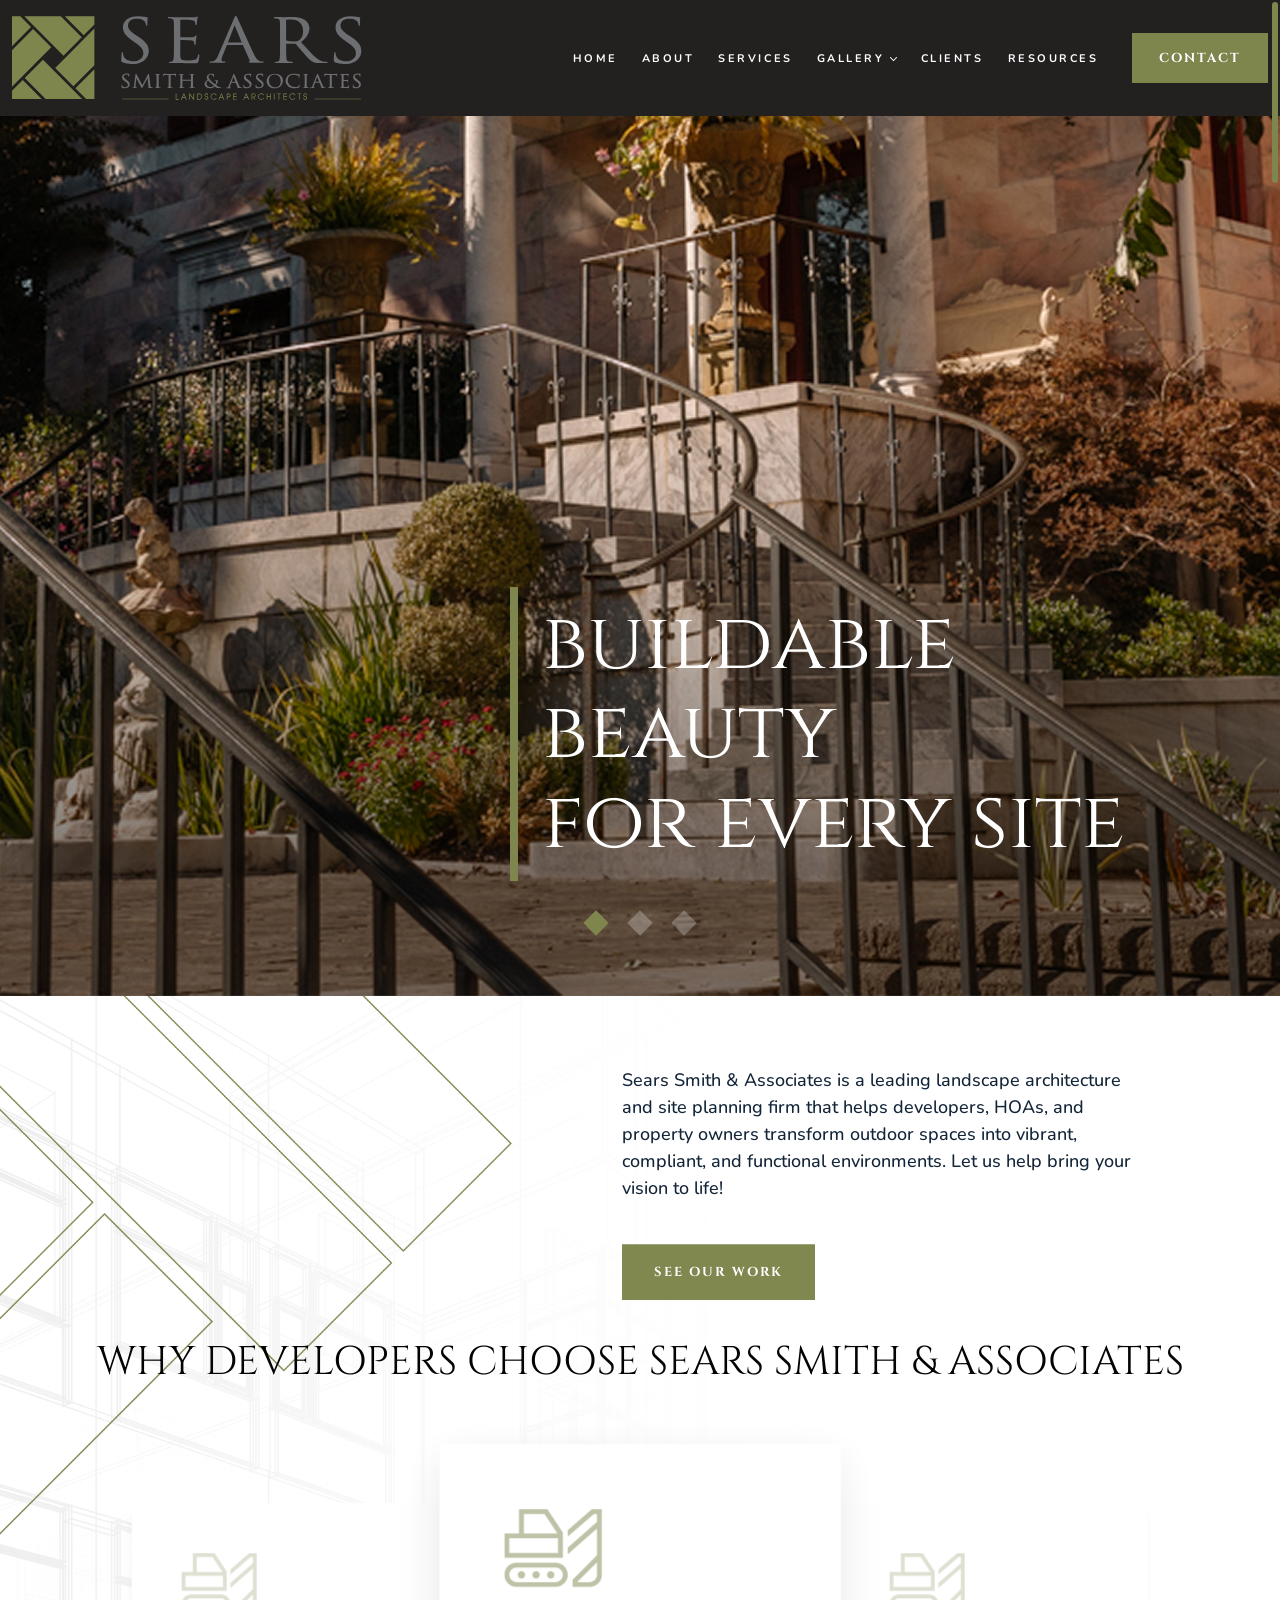
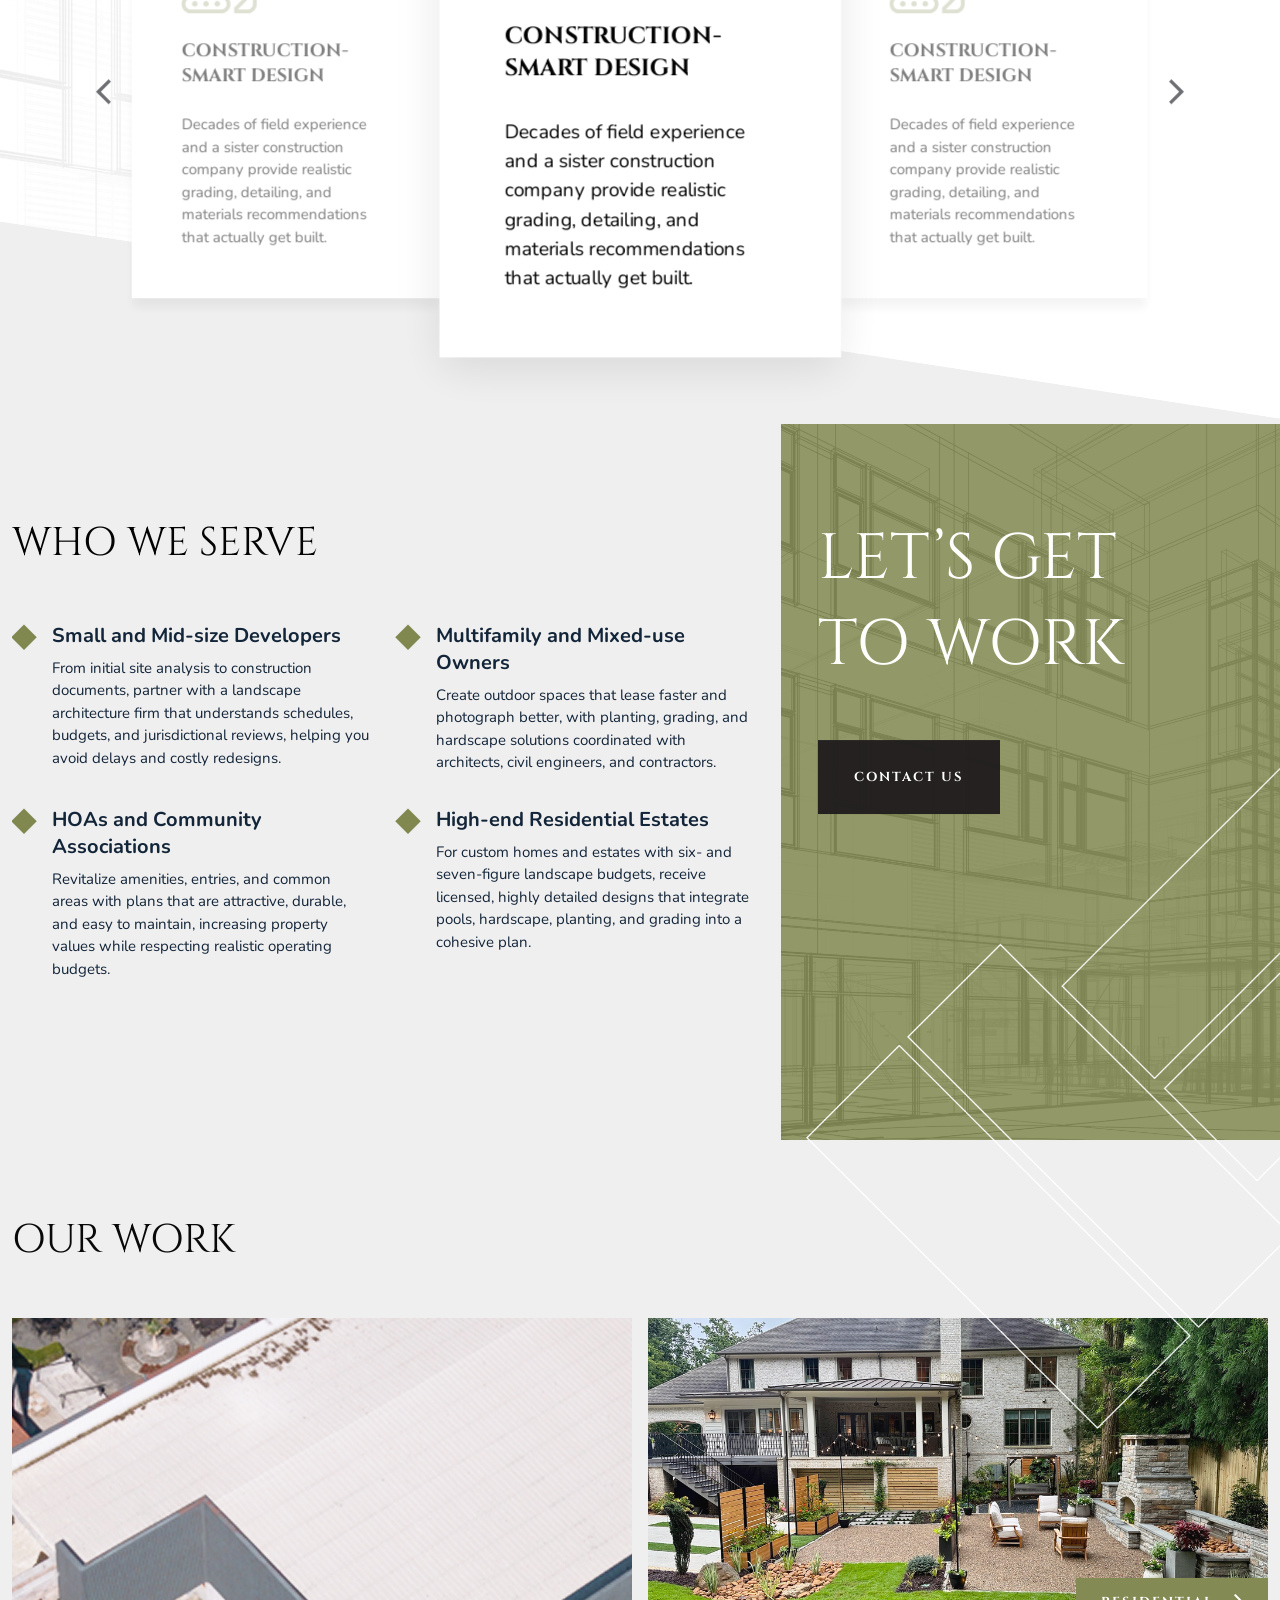
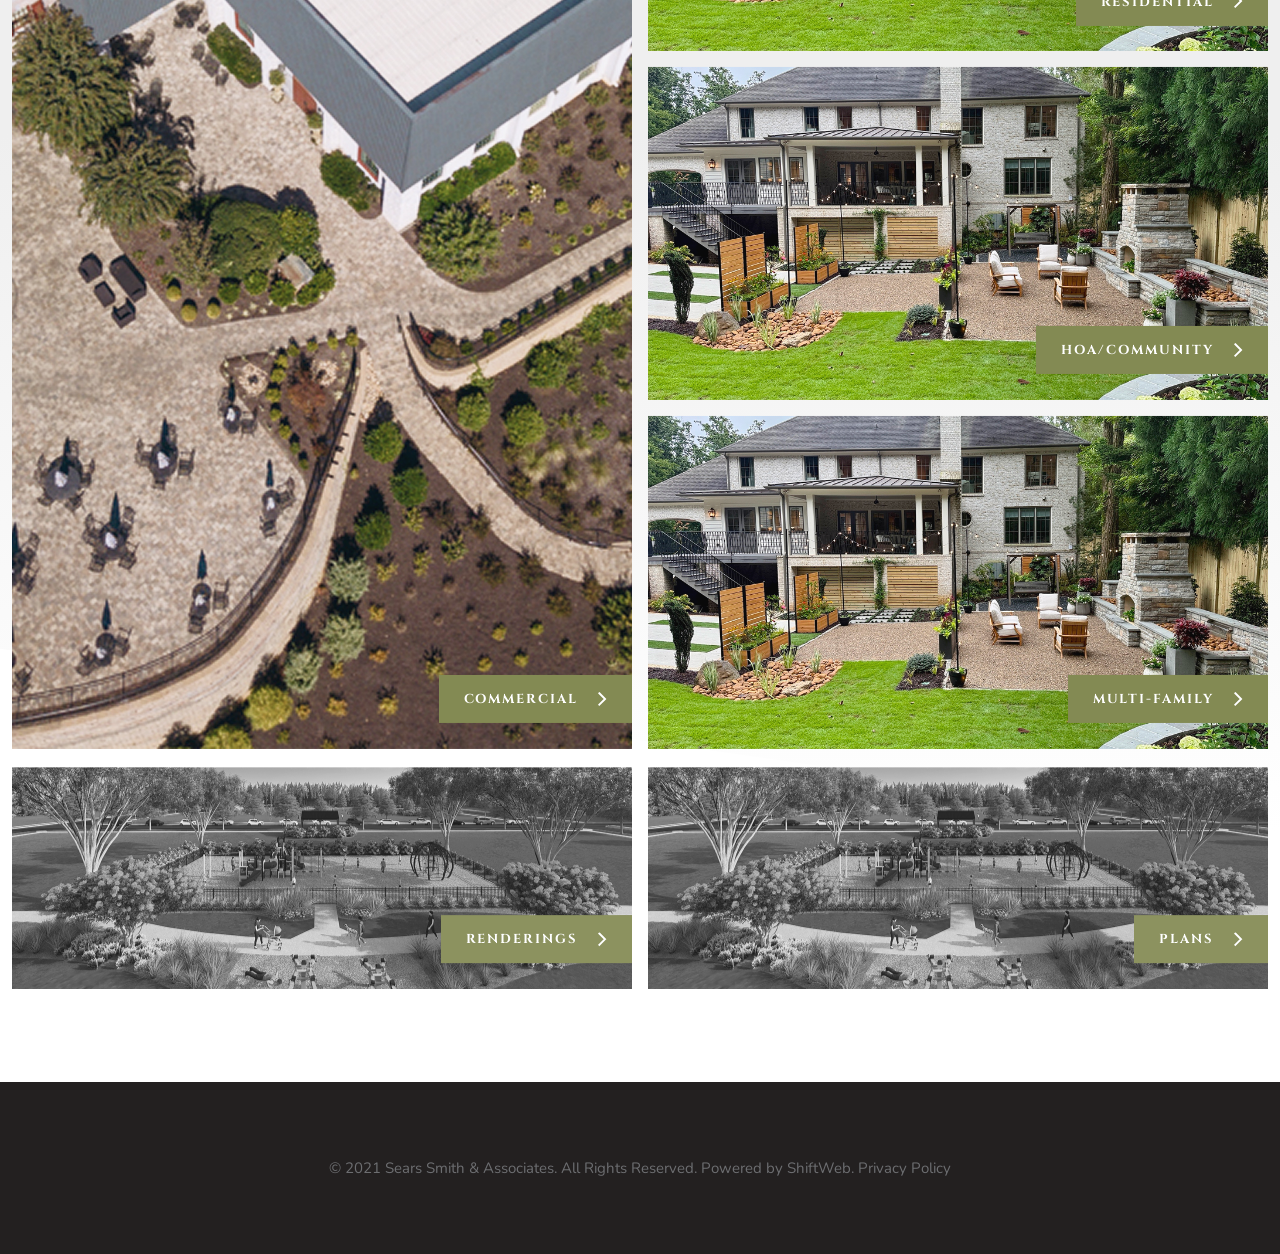
==== commit 117ae6ae: "all is ok" ====
--- a/index.html
+++ b/index.html
@@ -25,7 +25,10 @@
 	<!-- offcanvas -->
 	<div class="offcanvas offcanvas-end header-offcanvas" tabindex="-1" id="offcanvasRight"
 		aria-labelledby="offcanvasRightLabel" data-lenis-prevent="">
-		<div class="offcanvas-header d-flex justify-content-end w-100">
+		<div class="offcanvas-header d-flex justify-content-between w-100">
+			<a href="#" class="header-logo d-block">
+				<img src="assets/images/header/header-logo.svg" alt="...">
+			</a>
 			<button type="button" class="btn-close d-flex align-items-center justify-content-center flex-column"
 				data-bs-dismiss="offcanvas" aria-label="Close">
 				<span></span>
@@ -139,6 +142,9 @@
 										<li>
 											<a href="#">Gallery 1</a>
 										</li>
+										<li>
+											<a href="#">Gallery 1</a>
+										</li>
 									</ul>
 								</li>
 								<li>
@@ -147,8 +153,10 @@
 								<li>
 									<a href="#">Resources</a>
 								</li>
+								<li>
+									<a href="#">CONTACT</a>
+								</li>
 							</ul>
-							<button type="button" class="btn-1">CONTACT</button>
 						</nav>
 					</div>
 					<div class="mobile-right-header gap-2 d-flex justify-content-end d-block d-lg-none">
@@ -223,9 +231,9 @@
 			<div class="highlight-bg bg-fix position-absolute start-0 top-0 h-100 w-100"
 				style="background-image: url('assets/images/highlights/highlight-bg.png');"></div>
 			<img src="assets/images/highlights/highlight-img.png" class="highlight-img" alt="...">
-			<div class="intro-summary position-relative z-5">
+			<div class="intro-summary position-relative z-4">
 				<div class="container">
-					<div class="intro-summary-content-info">
+					<div class="intro-summary-content-info animation-line">
 						<p>
 							Sears Smith & Associates is a leading landscape architecture and site planning firm that
 							helps developers, HOAs, and property owners transform outdoor spaces into vibrant,
@@ -235,11 +243,11 @@
 					</div>
 				</div>
 			</div>
-			<div class="benefits-slider-area position-relative z-5">
+			<div class="benefits-slider-area position-relative z-4">
 				<div class="container">
 					<div class="benefits-slider-inner-wrapper">
-						<h2 class="text-center">why developers choose sears smith & Associates</h2>
-						<div class="swiper benefits-slider">
+						<h2 class="text-center animation-line">why developers choose sears smith & Associates</h2>
+						<div class="swiper benefits-slider animation-line">
 							<div class="swiper-wrapper">
 								<div class="swiper-slide">
 									<div class="benefits-slider-card-wrapper">
@@ -462,12 +470,167 @@
 			</div>
 		</section>
 		<!-- service-highlights section-->
+
+		<!-- portfolio section -->
+
+		<section class="portfolio-section position-relative z-4 section-padding">
+			<div class="portfolio-gradient position-absolute start-0 top-0 w-100"></div>
+			<img src="assets/images/portfolio/portfolio-shape-line.png" alt="porttfolio shape"
+				class="porttfolio-shape d-none d-lg-block">
+			<div class="serve-area overflow-hidden position-relative z-5">
+				<div class="serve-bg-wrapper d-none d-lg-block">
+					<img src="assets/images/serve/serve-shpae-img.png" alt="...">
+				</div>
+				<div class="container position-relative z-3">
+					<div class="row">
+						<div class="col col-auto">
+							<div class="serve-content-wrapper animation-line">
+								<h2>who we serve</h2>
+								<div class="row">
+									<div class="col-lg-6">
+										<div class="serve-content-inner-item position-relative z-1 mb-p">
+											<h6 class="tk-nunito fw-bold">Small and Mid-size Developers</h6>
+											<p>From initial site analysis to construction documents, partner with a
+												landscape architecture firm that understands schedules, budgets, and
+												jurisdictional reviews, helping you avoid delays and costly redesigns.
+											</p>
+										</div>
+									</div>
+									<div class="col-lg-6">
+										<div class="serve-content-inner-item position-relative z-1 mb-p">
+											<h6 class="tk-nunito fw-bold">Multifamily and Mixed-use Owners</h6>
+											<p>Create outdoor spaces that lease faster and photograph better, with
+												planting, grading, and hardscape solutions coordinated with architects,
+												civil engineers, and contractors.
+											</p>
+										</div>
+									</div>
+									<div class="col-lg-6">
+										<div class="serve-content-inner-item position-relative z-1 mb-p">
+											<h6 class="tk-nunito fw-bold">HOAs and Community Associations</h6>
+											<p>Revitalize amenities, entries, and common areas with plans that are
+												attractive, durable, and easy to maintain, increasing property values
+												while respecting realistic operating budgets.
+											</p>
+										</div>
+									</div>
+									<div class="col-lg-6">
+										<div class="serve-content-inner-item position-relative z-1 mb-p">
+											<h6 class="tk-nunito fw-bold">High-end Residential Estates</h6>
+											<p>For custom homes and estates with six- and seven-figure landscape
+												budgets, receive licensed, highly detailed designs that integrate pools,
+												hardscape, planting, and grading into a cohesive plan.
+											</p>
+										</div>
+									</div>
+								</div>
+							</div>
+						</div>
+						<div class="col">
+							<div class="serve-box-content position-relative z-1 animation-line">
+								<div class="serve-bg-wrapper d-block d-lg-none">
+									<img src="assets/images/serve/serve-shpae-img.png" alt="...">
+								</div>
+								<h2 class="text-white">let’s get to work</h2>
+								<a href="#" class="btn-1 version-2">contact us</a>
+							</div>
+						</div>
+					</div>
+				</div>
+			</div>
+			<div class="our-work-area">
+				<div class="container">
+					<h2 class="animation-line">our work</h2>
+					<div class="portfolio-grid-wrapper">
+						<div class="portfolio-grid-top animation-line">
+							<div class="portfolio-grid-item position-relative z-2">
+								<img src="assets/images/portfolio/portfolio-01.jpg" alt="portfolio">
+								<a href="#" class="btn-1">
+									<span>commercial</span>
+									<svg width="9" height="15" viewBox="0 0 9 15" fill="none"
+										xmlns="http://www.w3.org/2000/svg">
+										<path
+											d="M8.38179 7.03821L7.71149 7.70852L2.01685 13.4032L1.34358 14.0764L0 12.7328L0.670306 12.0625L5.69464 7.03821L0.673272 2.01388L0 1.34358L1.34358 0L2.01388 0.670306L7.70852 6.36494L8.38179 7.03821Z"
+											fill="white" />
+									</svg>
+								</a>
+							</div>
+							<div class="portfolio-grid-item position-relative z-2">
+								<img src="assets/images/portfolio/portfolio-02.jpg" alt="portfolio">
+								<a href="#" class="btn-1">
+									<span>residential</span>
+									<svg width="9" height="15" viewBox="0 0 9 15" fill="none"
+										xmlns="http://www.w3.org/2000/svg">
+										<path
+											d="M8.38179 7.03821L7.71149 7.70852L2.01685 13.4032L1.34358 14.0764L0 12.7328L0.670306 12.0625L5.69464 7.03821L0.673272 2.01388L0 1.34358L1.34358 0L2.01388 0.670306L7.70852 6.36494L8.38179 7.03821Z"
+											fill="white" />
+									</svg>
+								</a>
+							</div>
+							<div class="portfolio-grid-item position-relative z-2">
+								<img src="assets/images/portfolio/portfolio-02.jpg" alt="portfolio">
+								<a href="#" class="btn-1">
+									<span>hoa/community</span>
+									<svg width="9" height="15" viewBox="0 0 9 15" fill="none"
+										xmlns="http://www.w3.org/2000/svg">
+										<path
+											d="M8.38179 7.03821L7.71149 7.70852L2.01685 13.4032L1.34358 14.0764L0 12.7328L0.670306 12.0625L5.69464 7.03821L0.673272 2.01388L0 1.34358L1.34358 0L2.01388 0.670306L7.70852 6.36494L8.38179 7.03821Z"
+											fill="white" />
+									</svg>
+								</a>
+							</div>
+							<div class="portfolio-grid-item position-relative z-2">
+								<img src="assets/images/portfolio/portfolio-02.jpg" alt="portfolio">
+								<a href="#" class="btn-1">
+									<span>multi-family</span>
+									<svg width="9" height="15" viewBox="0 0 9 15" fill="none"
+										xmlns="http://www.w3.org/2000/svg">
+										<path
+											d="M8.38179 7.03821L7.71149 7.70852L2.01685 13.4032L1.34358 14.0764L0 12.7328L0.670306 12.0625L5.69464 7.03821L0.673272 2.01388L0 1.34358L1.34358 0L2.01388 0.670306L7.70852 6.36494L8.38179 7.03821Z"
+											fill="white" />
+									</svg>
+								</a>
+							</div>
+						</div>
+						<div class="portfolio-grid-bottom animation-line">
+							<div class="portfolio-grid-item position-relative z-2">
+								<img src="assets/images/portfolio/portfolio-05.jpg" alt="portfolio">
+								<a href="#" class="btn-1">
+									<span>renderings</span>
+									<svg width="9" height="15" viewBox="0 0 9 15" fill="none"
+										xmlns="http://www.w3.org/2000/svg">
+										<path
+											d="M8.38179 7.03821L7.71149 7.70852L2.01685 13.4032L1.34358 14.0764L0 12.7328L0.670306 12.0625L5.69464 7.03821L0.673272 2.01388L0 1.34358L1.34358 0L2.01388 0.670306L7.70852 6.36494L8.38179 7.03821Z"
+											fill="white" />
+									</svg>
+								</a>
+							</div>
+							<div class="portfolio-grid-item position-relative z-2">
+								<img src="assets/images/portfolio/portfolio-05.jpg" alt="portfolio">
+								<a href="#" class="btn-1">
+									<span>plans</span>
+									<svg width="9" height="15" viewBox="0 0 9 15" fill="none"
+										xmlns="http://www.w3.org/2000/svg">
+										<path
+											d="M8.38179 7.03821L7.71149 7.70852L2.01685 13.4032L1.34358 14.0764L0 12.7328L0.670306 12.0625L5.69464 7.03821L0.673272 2.01388L0 1.34358L1.34358 0L2.01388 0.670306L7.70852 6.36494L8.38179 7.03821Z"
+											fill="white" />
+									</svg>
+								</a>
+							</div>
+						</div>
+					</div>
+				</div>
+			</div>
+		</section>
+		<!-- portfolio section -->
 	</main>
 	<!-- main -->
 
 	<!-- footer section -->
 	<footer class="footer-area">
-		<div class="container"></div>
+		<div class="container text-center mb-p">
+			<p>&copy; 2021 Sears Smith & Associates. All Rights Reserved. Powered by ShiftWeb. Privacy Policy</p>
+		</div>
 	</footer>
 	<!-- footer section -->
 
--- a/assets/css/main.css
+++ b/assets/css/main.css
@@ -8,8 +8,10 @@
 -----------------------------------
 1.default css
 2.header section
-
-
+3.slider section 
+4.service-highlights section
+5.portfolio section
+6.footer section
 -----------------------------------
 
 /* font  family  */
@@ -157,7 +159,7 @@
 h4,
 h5,
 h6 {
-	  font-family: "Cinzel", serif;
+	font-family: "Cinzel", serif;
 	font-weight: 400;
 	line-height: normal; 
 	text-transform: uppercase;
@@ -193,6 +195,7 @@
 }
 
 /* all button */
+.main-menu li:last-child a ,
 .btn-1 {
     color: #fff;
     font-family: "Cinzel", serif;
@@ -202,27 +205,52 @@
     line-height: normal;
     letter-spacing: 1.95px;
     text-transform: uppercase;
-    display: inline-block;
-    padding: 14px 25px;
-    border: 2px solid #7E864D;
+    display: inline-flex;
+    align-items: center;
+    gap: 20px;
+    padding: 16px 25px;
+    border: 0;
     background: #7F864D;
     transition: all 0.3s linear;
 }
+.btn-1 svg{
+    transform: translateX(0);
+    transition: all 0.3s linear;
+}
+
 .btn-1:hover{
     background: #3D4125;
-    border-color:#3D4125;
     color: #FFFFFF;
 }
+.btn-1:hover svg{
+   transform: translateX(8px); 
+}
 .main-menu-wrapper {
-    gap: 32px;
     margin-right: 221px;
 }
+.btn-1.version-2 {
+    background: #232020;
+    border: 3px solid #232020;
+    padding: 25px 33px;
+}
+.btn-1.version-2:hover{
+    background: transparent;
+    border-color: #fff;
+    color: #fff;
+}
+
 /* all button */
 
 /* header section  */
 .header-area {
     background: #232020;
     padding: 16px 0;
+}
+.header-logo{
+    max-width: 456px;
+}
+.offcanvas-header  .header-logo{
+    max-width: 180px;
 }
 .header-area .container {
     max-width: 1888px;
@@ -258,6 +286,14 @@
 }
 .main-menu li:last-child{
     margin-right: 0;
+    margin-left: 10px;
+}
+.main-menu li:last-child a {
+    padding: 16px 27px;
+}
+.main-menu li:last-child a:hover{
+    color: #fff;
+    background: #3D4125;
 }
 
 /* sub menu */
@@ -468,6 +504,10 @@
 .hero-slider-item-wrapper {
     padding: 484px 0 120px;
 }
+.hero-slider-item-content {
+    opacity: 0;
+    transform: translateY(50px);
+}
 .hero-slider-item-content::before {
     content: "";
     position: absolute;
@@ -503,6 +543,7 @@
     width: 18px;
     border-radius: 0;
     rotate: 45deg;
+    cursor: pointer;
 }
 .swiper-pagination-bullet-active {
     background: #7F864D;
@@ -553,15 +594,18 @@
 .benefits-slider  .swiper-slide-active .benefits-slider-card-content h6{
     opacity: 1;
 }
-.benefits-slider .swiper-slide .benefits-slider-card-wrapper {
-    transition: transform 0.3s ease, opacity 0.3s ease;
-    transform: scale(1);
-}
+
 .benefits-slider .swiper-slide-active {
     z-index: 10;
 }
+.benefits-slider .swiper-slide .benefits-slider-card-wrapper {
+    transform: scale(1);
+    transition: transform 0.3s ease, opacity 0.3s ease;
+    box-shadow: 0 10px 10px 0 rgba(0, 0, 0, 0.05);
+}
 .benefits-slider .swiper-slide-active .benefits-slider-card-wrapper {
     transform: scale(1.3);
+    box-shadow: 0 10px 35px 0 rgba(0, 0, 0, 0.10);
 }
 .intro-summary-content-info .btn-1 {
     margin-top: 26px;
@@ -586,17 +630,20 @@
     margin-top: 35px;
 }
 .benefits-slider {
-    margin-top: 110px;
-    padding: 57px 40px;
+    padding: 120px 40px;
+    margin-top: -14px;
 }
 .benefits-slider-area .container {
     max-width: 1264px;
 }
 .benefits-slider-inner-wrapper {
-    max-width: 1134px;
+    max-width: 1096px;
 }
 .service-highlights-area {
-    padding: 71px 0 135px;
+    padding: 71px 0 0px;
+}
+.service-highlights-area::before, .highlight-bg {
+    clip-path: polygon(0 0, 100% 0, 100% 100%, 0 calc(100% - 197px));
 }
 .service-highlights-area::before{
     content: "";
@@ -620,3 +667,165 @@
     z-index: 3;
 }
 /* service-highlights section */
+
+
+/* portfolio section */
+.portfolio-section {
+    padding: 203px 0 96px;
+    margin-top: -197px;
+}
+.portfolio-gradient {
+    background: linear-gradient(rgb(239, 239, 239) 68.42%, rgb(255, 255, 255) 100%);
+    clip-path: polygon(0px 0px, 100% 197px, 100% 50%, 100% 100%, 0px calc(100% - 183px), 0% 50%);
+    z-index: -1;
+    height: calc(100% - 250px);
+}
+.serve-area {
+    padding: 92px 0 160px;
+    margin-bottom: 72px;
+}
+
+.serve-area .container {
+    max-width: 1370px;
+}
+.serve-area > .container >.row {
+    --bs-gutter-x: 138px;
+}
+.serve-content-wrapper .row {
+    --bs-gutter-x: 40px;
+    --bs-gutter-y: 32px;
+}
+.serve-content-wrapper h2 {
+    margin-bottom: 83px;
+}
+.serve-content-inner-item {
+    padding-left: 40px;
+}
+.serve-content-inner-item::before {
+    content: "";
+    position: absolute;
+    left: 3px;
+    top: 6px;
+    height: 18px;
+    width: 18px;
+    background: #7F864D;
+    rotate: 45deg;
+    z-index: -1;
+}
+
+.serve-content-inner-item h6 {
+    color: #112337;
+    font-size: 20px;
+    text-transform: none;
+}
+.serve-content-wrapper {
+    max-width: 805px;
+}
+.serve-box-content {
+    max-width: 337px;
+}
+.serve-box-content h2 {
+    font-size: 64px;
+    margin-bottom: 58px;
+}
+
+.serve-box-content .btn-1.version-2{
+    padding: 25px 33px;
+}
+
+.serve-bg-wrapper {
+    position: absolute;
+    background: #7F864D;
+    top: 0;
+    right: 0;
+    height: 100%;
+    width: calc(50% - 153px);
+    z-index: -1;
+}
+.serve-bg-wrapper img {
+    position: absolute;
+    top: 0;
+    left: 0;
+    height: 100%;
+    width: 100%;
+    opacity: 0.15;
+    object-fit: cover;
+    z-index: 1;
+}
+
+.our-work-area .container {
+    max-width: 1316px;
+}
+.our-work-area h2 {
+    margin-bottom: 57px;
+}
+.porttfolio-shape {
+    position: absolute;
+    top: 342px;
+    right: 0;
+    z-index: 7;
+    max-width: 757px;
+    pointer-events: none;
+}
+.portfolio-grid-item .btn-1 {
+    padding: 29px 58px;
+    position: absolute;
+    right: 0;
+    bottom: 46px;
+}
+.portfolio-grid-item img {
+    width: 100%;
+    height: 100%;
+    object-fit: cover;
+    display: block;
+    transition: transform 0.55s cubic-bezier(.25,.46,.45,.94);
+}
+/* ── Layout specifics ────────────────────────── */
+
+/* portfolio gird top */
+.portfolio-grid-top {
+    display: grid;
+    grid-template-columns: 747px 1fr;
+    grid-template-rows: auto auto auto;
+    gap: 16px;
+}
+
+.portfolio-grid-top .portfolio-grid-item:nth-child(1) {
+    grid-column: 1;
+    grid-row: 1 / 4;
+}
+.portfolio-grid-top .portfolio-grid-item:nth-child(2) {
+    grid-column: 2;
+    grid-row: 1;
+}
+.portfolio-grid-top .portfolio-grid-item:nth-child(3) {
+    grid-column: 2;
+    grid-row: 2;
+}
+.portfolio-grid-top .portfolio-grid-item:nth-child(4) {
+    grid-column: 2;
+    grid-row: 3;
+}
+
+/* portfolio gird bottom */
+
+.portfolio-grid-bottom {
+    display: grid;
+    grid-template-columns: repeat(2, 1fr);
+    gap: 16px;
+    margin-top: 16px;
+}
+
+.portfolio-grid-bottom .portfolio-grid-item {
+    min-height: 222px;
+}
+/* portfolio section */
+
+/* footer section */
+.footer-area {
+    background: #232020;
+    padding: 75px 0;
+    color: #6D6E71;
+}
+
+/* footer section */
--- a/assets/css/responsive.css
+++ b/assets/css/responsive.css
@@ -1,4 +1,4 @@
-/* 1400, 1199, 991, 767, 575, 480, 360, 320 */
+/*1799,1699 , 1599, 1400, 1199, 991, 767, 575, 480, 360, 320 */
 
 /*
 Author: 
@@ -9,12 +9,38 @@
 /* CSS Index
 -----------------------------------
 1.default css
+2.header section
+3.slider section 
+4.service-highlights section
+5.portfolio section
+6.footer section
 -----------------------------------
 
 /* min-width 1430 */
 @media (min-width: 1430px) {}
 
-/* min-width 1599 */
+/* max-width 1799 */
+@media (max-width: 1799px) {
+/*  service-highlights section */
+.highlight-img {
+    top: -15vw;
+    max-width: 40vw;
+}
+/*  service-highlights section */
+
+/*  portfolio section */
+.porttfolio-shape {
+    top: 23vw;
+    max-width: 40vw;
+}
+/*  portfolio section */
+}
+/* max-width 1699 */
+@media (max-width: 1699px) {
+
+}
+
+/* max-width 1599 */
 @media (max-width: 1599px) {
 /* header section  */
 .main-menu-wrapper {
@@ -33,10 +59,54 @@
     max-width: 350px;
 }
 /* header section  */
+/* service-highlights section */
+.benefits-slider-inner-wrapper {
+    margin-right: auto;
+    margin-left: auto;
+}
+.intro-summary-content-info {
+    margin-right: 0;
+    margin-left: auto;
+}
+/* service-highlights section */
+
+/* portfolio section */
+.serve-area > .container >.row {
+    --bs-gutter-x: 5vw;
+}
+.serve-content-wrapper {
+    max-width: 58vw;
+}
+.serve-content-wrapper .row {
+    --bs-gutter-x: 2vw;
+}
+.serve-bg-wrapper {
+    width: calc(50% - 11vw);
+}
+.porttfolio-shape {
+    top: 37vw;
+    max-width: 37vw;
+}
+.our-work-area h2 ,
+.serve-box-content h2 ,
+.serve-content-wrapper h2 {
+    margin-bottom: 4vw;
+}
+.portfolio-grid-top {
+    grid-template-columns: 1fr 1fr;
+}
+.portfolio-grid-item .btn-1 {
+    padding: 15px 25px;
+    bottom: 2vw;
+}
+/* portfolio section */
+
+
 }
 
 /* max-width 1199 */
 @media (max-width: 1199.98px) {
+
   /* header section  */  
   .header-logo {
         max-width: 250px;
@@ -49,6 +119,57 @@
     }
   /* header section  */  
 
+  /* slider section */
+  .hero-slider-item-content h1 {
+        font-size: 60px;
+    }
+    .swiper-horizontal > .swiper-pagination-bullets, 
+    .swiper-pagination-bullets.swiper-pagination-horizontal, 
+    .swiper-pagination-custom, .swiper-pagination-fraction {
+        left: 50%;
+        transform: translateX(-50%);
+    }
+    .hero-slider-item-content{
+        margin-left: 0;
+    }
+    .hero-slider-item-wrapper {
+        padding: 350px 0 100px;
+    }
+    .swiper-horizontal > .swiper-pagination-bullets, 
+    .swiper-pagination-bullets.swiper-pagination-horizontal, 
+    .swiper-pagination-custom, .swiper-pagination-fraction {
+        left: 5px;
+        transform: none;
+        width: auto;
+        bottom: 5%;
+    }
+  /* slider section */
+
+  /* portfolio section */
+.serve-content-inner-item::before {
+    height: 12px;
+    width: 12px;
+}
+.serve-content-inner-item {
+    padding-left: 24px;
+}
+
+.serve-area {
+    padding: 8vw 0;
+    margin-bottom: 4vw;
+}
+
+.main-menu li:last-child a ,
+.serve-box-content .btn-1.version-2 ,
+.btn-1,
+.intro-summary-content-info .btn-1 {
+    padding: 16px 25px;
+}
+.porttfolio-shape {
+    top: 47vw;
+}
+  /* portfolio section */
+
      
 
 
@@ -58,24 +179,252 @@
 @media (max-width: 1199.98px) and (min-width: 992px) {}
 
 /* max-width 991 */
-@media (max-width: 991.98px) {
-
+@media (max-width: 991.98px) {   
+.hero-slider-item-content h1,
+h1 {
+	font-size: 40px;
+}
+.serve-box-content h2 ,
+h2 {
+	font-size: 36px;
+}
+
+h3 {
+	font-size: 30px;
+}
+
+h4 {
+	font-size: 28px;
+}
+
+h5 {
+	font-size: 24px;
+}
+
+h6 {
+	font-size: 20px;
+}
+.container {
+    padding-left: 20px;
+    padding-right: 20px;
+}
  /* header section  */
 .header-logo {
     max-width: 200px;
 }
  /* header section  */
 
+/* slider section */
+.hero-slider-item-content {
+    max-width: 100%;
+}
+
+.hero-slider-item-wrapper {
+    padding: 250px 0 100px;
+}
+.hero-slider-item-content h1 {
+    padding-left: 20px;
+}
+.hero-slider-item-content::before {
+    top: -8px;
+    height: calc(100% + 16px);
+}
+/* slider section */
+
+/* service-highlights section */
+.intro-summary-content-info {
+    margin-right: auto;
+    margin-left: auto;
+}
+.highlight-img {
+    opacity: 0.5;
+}
+.intro-summary-content-info .btn-1 {
+    margin-top: 10px;
+}
+.intro-summary-content-info .btn-1 {
+    padding: 15px 20px;
+}
+.benefits-slider {
+    padding: 80px 40px;
+    margin-top: 0;
+}
+.benefits-slider-card-wrapper {
+    padding: 40px;
+}
+.benefits-slider-card-content h6, .benefits-slider-card-icon {
+    margin-bottom: 15px;
+}
+.benefits-slider .swiper-slide-active .benefits-slider-card-wrapper {
+    transform: scale(1.2);
+}
+.serve-content-inner-item h6 {
+    font-size: 18px;
+}
+/* service-highlights section */
+
+/* portfolio section */
+.service-highlights-area::before, .highlight-bg {
+    clip-path: polygon(0 0, 100% 0, 100% 100%, 0 calc(100% - 6vw));
+}
+.portfolio-section {
+    margin-top: -6vw;
+    padding: 13vw 0;
+}
+.portfolio-gradient {
+    background: linear-gradient(rgb(239, 239, 239) 68.42%, rgb(255, 255, 255) 100%);
+    clip-path: polygon(0px 0px, 100% 6vw, 100% 50%, 100% 100%, 0px calc(100% - 6vw), 0% 50%);
+    height: calc(100% - 18vw);
+}
+.serve-box-content ,
+.serve-content-wrapper {
+    max-width: 100%;
+}
+.serve-bg-wrapper {
+    width: calc(100% + 40px);
+    left: -20px;
+}
+.serve-area > .container >.row {
+    --bs-gutter-y: 30px;
+}
+.serve-area {
+    padding: 0;
+    margin-bottom: 30px;
+}
+.serve-box-content {
+    padding: 8vw 0;
+}
+.serve-content-wrapper .row {
+    --bs-gutter-y: 24px;
+}
+.portfolio-grid-item .btn-1 {
+    padding: 12px 18px;
+}
+.portfolio-grid-top {
+    grid-template-columns: 1fr 1fr;
+}
+
+.portfolio-grid-top .portfolio-grid-item:nth-child(1),
+.portfolio-grid-top .portfolio-grid-item:nth-child(2),
+.portfolio-grid-top .portfolio-grid-item:nth-child(3),
+.portfolio-grid-top .portfolio-grid-item:nth-child(4) {
+    grid-column: auto;
+    grid-row: auto;
+}
+.portfolio-grid-item {
+    aspect-ratio: 4 / 3;
+}
+.portfolio-grid-bottom .portfolio-grid-item {
+    min-height: 100%;
+}
+/* portfolio section */
+
+
+
 }
 
 /* max-width 767 */
 @media (max-width: 767.98px) {
-
+.main-menu li:last-child a, .btn-1 {
+    gap: 10px;
+}
+.serve-box-content .btn-1.version-2, 
+.btn-1, 
+.intro-summary-content-info .btn-1 {
+    padding: 12px 18px;
+}    
+/* slider section */
+.hero-slider-item-wrapper {
+    padding: 200px 0 80px;
+}
+/* slider section */
+
+
+/* service-highlights section */
+.benefits-slider-card-wrapper {
+    padding: 30px;
+}
+.benefits-slider-card-icon svg {
+    height: 60px;
+    width: 60px;
+}
+.serve-box-content {
+    padding: 12vw 0;
+}
+/* service-highlights section */
+
+/* portfolio section */
+.portfolio-grid-top ,
+.portfolio-grid-bottom {
+    grid-template-columns: 1fr;
+}
+.portfolio-grid-item {
+    aspect-ratio: 5 / 3;
+}
+
+/* portfolio section */
 
 }
 
 /* max-width 575 */
 @media (max-width: 575.98px) {
+.hero-slider-item-content h1,
+h1 {
+	font-size: 36px;
+}
+.serve-box-content h2 ,
+h2 {
+	font-size: 32px;
+}
+
+h3 {
+	font-size: 28px;
+}
+
+h4 {
+	font-size: 26px;
+}
+
+h5 {
+	font-size: 22px;
+}
+
+/* slider section */
+.hero-slider-item-wrapper {
+    padding:160px 0 60px;
+}
+.swiper-pagination-bullet {
+    height: 10px;
+    width: 10px;
+}
+.hero-slider .swiper-pagination-bullet {
+    margin: 0 var(--swiper-pagination-bullet-horizontal-gap,6px) !important;
+}
+.swiper-horizontal > .swiper-pagination-bullets, .swiper-pagination-bullets.swiper-pagination-horizontal, .swiper-pagination-custom, .swiper-pagination-fraction {
+    left: 8px;
+}
+/* slider section */
+
+/* service-highlights section */
+.benefits-slider .swiper-slide-active .benefits-slider-card-wrapper {
+    transform: scale(1);
+}
+.benefits-slider {
+    padding: 40px 30px;
+    margin-top: 0;
+    padding-top: 20px;
+}
+.benefits-slider-card-icon svg {
+    height: 50px;
+    width: 50px;
+}
+/* service-highlights section */
+
+/* portfolio section */
+.portfolio-grid-item {
+    aspect-ratio: 4 / 3;
+}
+/* portfolio section */
 
 
 }
@@ -83,12 +432,49 @@
 /* max-width 479 */
 @media (max-width: 479.98px) {
 
-
+.portfolio-grid-item .btn-1 {
+    padding: 10px 15px;
+}
 
 }
 
 /* max-width 383 */
 @media (max-width: 383.98px) {
 
+.hero-slider-item-content h1,
+h1 {
+	font-size: 30px;
+}
+.serve-box-content h2 ,
+h2 {
+	font-size: 28px;
+}
+
+h3 {
+	font-size: 26px;
+}
+
+h4 {
+	font-size: 24px;
+}
+
+/* slider section */
+.hero-slider-item-wrapper {
+    padding:160px 0 80px;
+}
+/* slider section */
+
+/* service-highlights section */
+.benefits-slider-card-wrapper {
+    padding: 20px;
+}
+/* service-highlights section */
+
+/* portfolio section */
+.portfolio-grid-item {
+    aspect-ratio: 3 / 3;
+}
+/* portfolio section */
+
 
 }
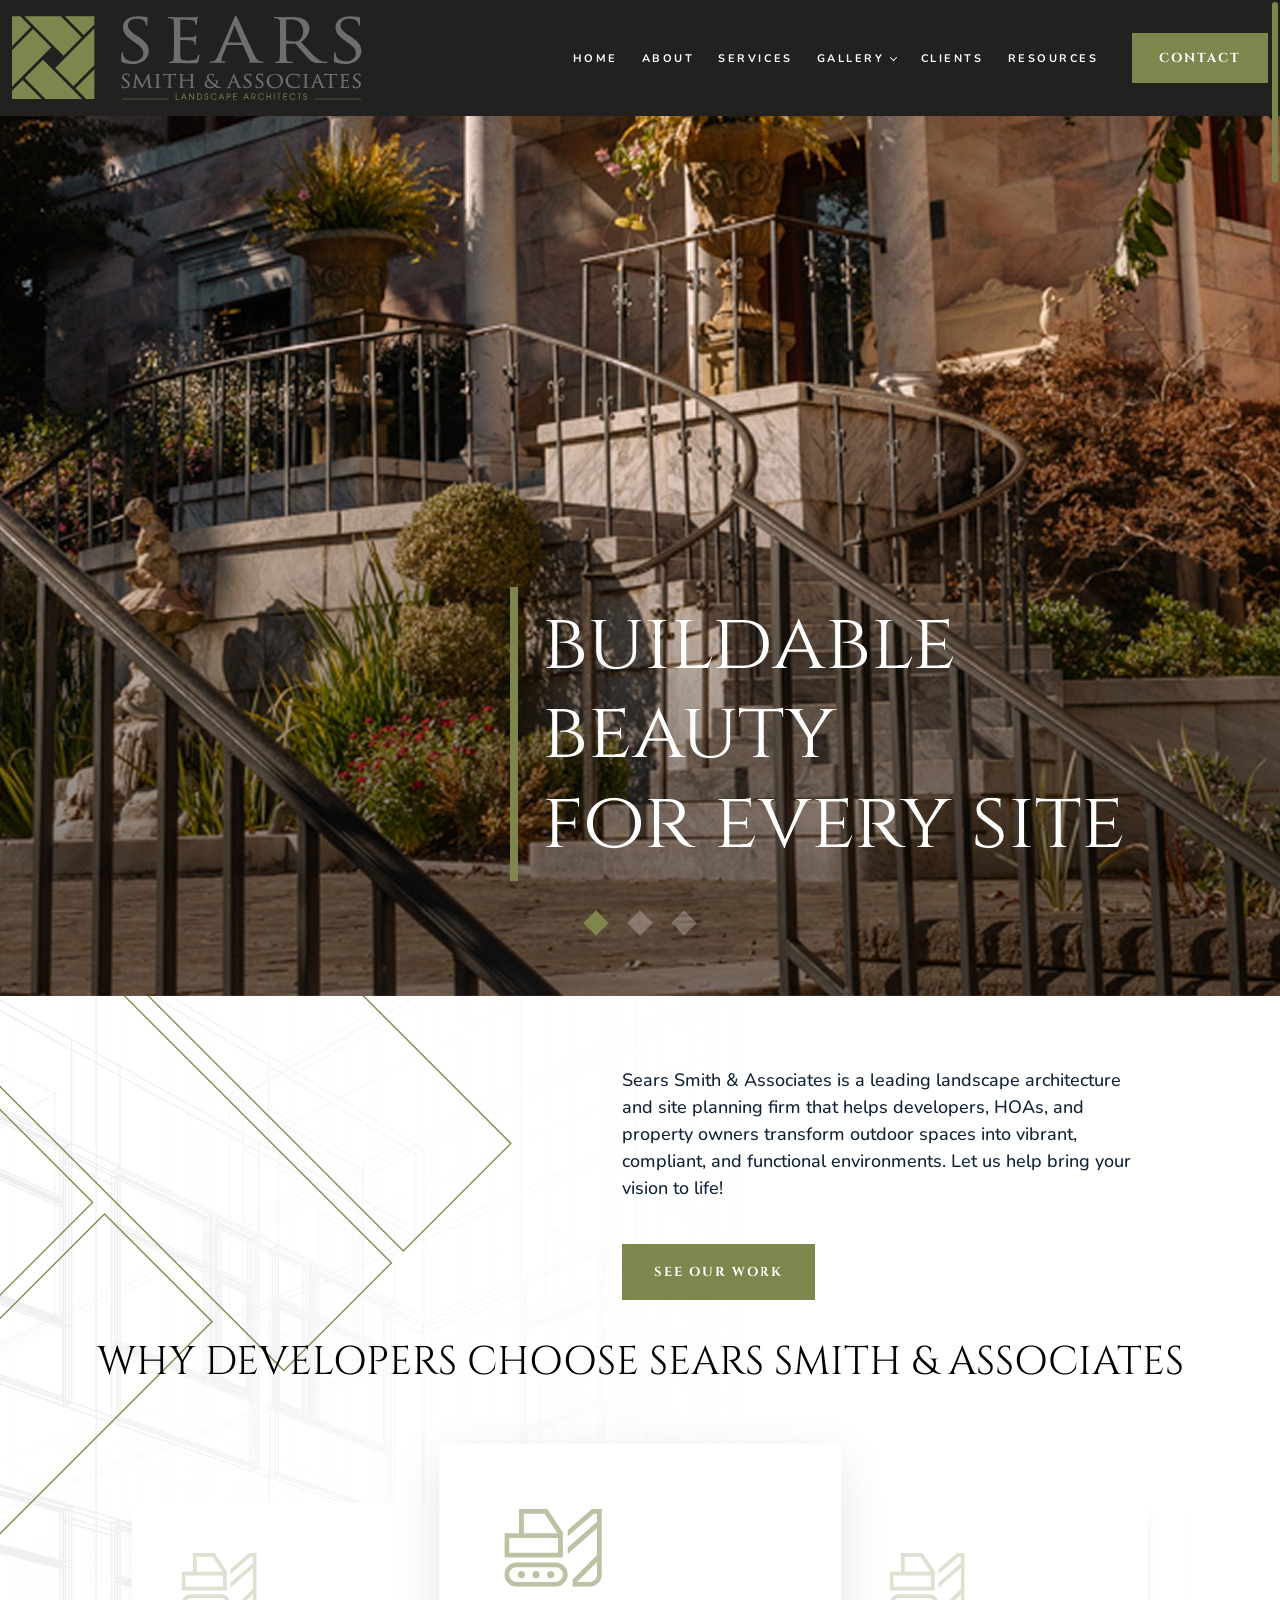
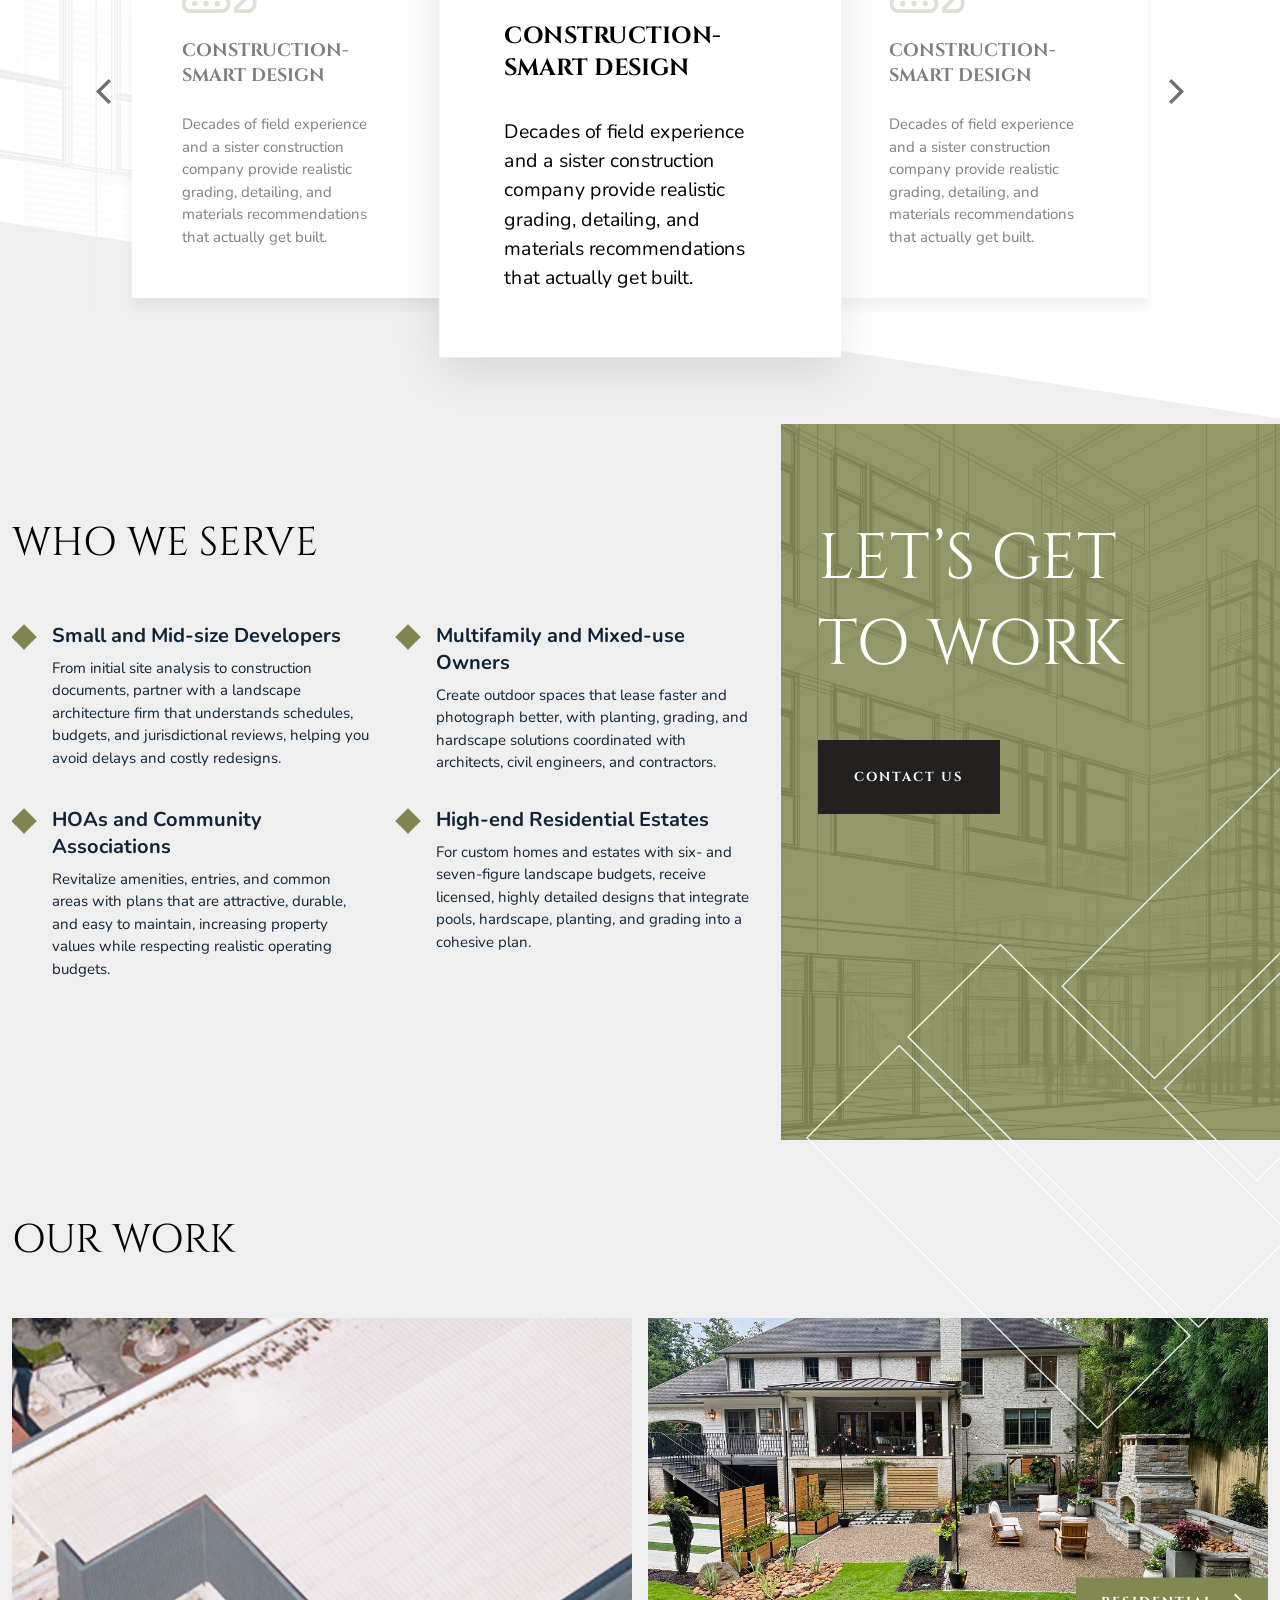
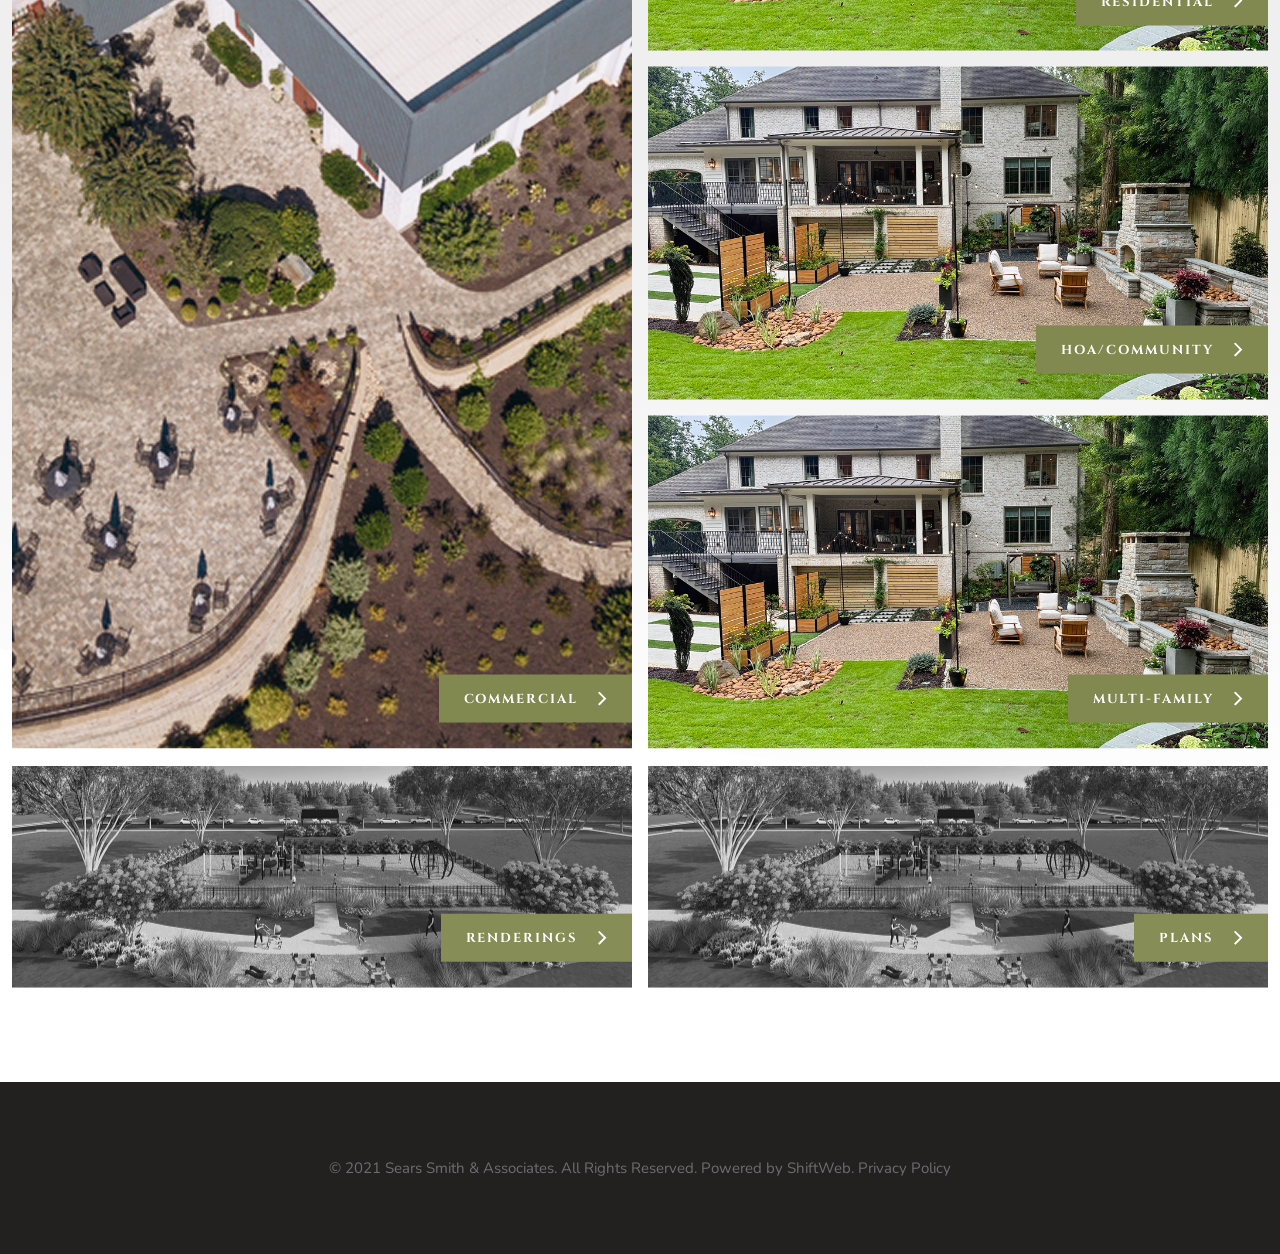
==== commit 917bf112: "contact us fix" ====
--- a/index.html
+++ b/index.html
@@ -176,7 +176,6 @@
 	<!-- main -->
 	<main>
 		<!-- slider section -->
-
 		<section class="slider-section">
 			<!-- Swiper -->
 			<div class="swiper hero-slider">
--- a/assets/css/main.css
+++ b/assets/css/main.css
@@ -109,42 +109,7 @@
 .section-padding{
 	padding: 128px 0;
 }
-/* input */
-input[type="text"], input[type="email"], input[type="tel"], input[type="number"], input[type="password"], input[type="url"], textarea {
-    width: 100%;
-	color: rgba(255, 255, 255, 0.80);
-	font-family: "Acumin Pro",sans-serif;
-    font-size: 16px;
-    font-weight: 400;
-    line-height: 1.5;
-    opacity: 1;
-	display: block;
-	border-radius: 2px;
-	border: 1px solid #FFF;
-	background: rgba(39, 39, 42, 0.50);
-	padding: 12px;
-}
-
-textarea {
-    height: 180px;
-    border-radius: 8px;
-}
-
-input:focus,
-textarea:focus {
-	outline: none;
-	-webkit-box-shadow: none;
-	        box-shadow: none;
-}
-::placeholder {
-	color: rgba(255, 255, 255, 0.80);
-	font-family: "Acumin Pro",sans-serif;
-    font-size: 16px;
-    font-weight: 400;
-    line-height: 1.5;
-}
-
-/* input */
+
 
 
 .animation-line p:last-child,
@@ -250,7 +215,7 @@
     max-width: 456px;
 }
 .offcanvas-header  .header-logo{
-    max-width: 180px;
+    max-width: 150px;
 }
 .header-area .container {
     max-width: 1888px;
@@ -665,6 +630,7 @@
     left: 0;
     max-width: 762px;
     z-index: 3;
+    pointer-events: none;
 }
 /* service-highlights section */
 
--- a/assets/css/responsive.css
+++ b/assets/css/responsive.css
@@ -332,7 +332,8 @@
 .btn-1, 
 .intro-summary-content-info .btn-1 {
     padding: 12px 18px;
-}    
+}   
+ 
 /* slider section */
 .hero-slider-item-wrapper {
     padding: 200px 0 80px;
@@ -363,7 +364,9 @@
 }
 
 /* portfolio section */
-
+.footer-area {
+    padding: 70px 0;
+}
 }
 
 /* max-width 575 */
@@ -388,7 +391,9 @@
 h5 {
 	font-size: 22px;
 }
-
+.header-logo {
+    max-width: 150px;
+}
 /* slider section */
 .hero-slider-item-wrapper {
     padding:160px 0 60px;
@@ -435,7 +440,12 @@
 .portfolio-grid-item .btn-1 {
     padding: 10px 15px;
 }
-
+.portfolio-section {
+    padding: 13vw 0 7vw;
+}
+.footer-area {
+    padding: 40px 0;
+}
 }
 
 /* max-width 383 */
@@ -476,5 +486,9 @@
 }
 /* portfolio section */
 
+.footer-area {
+    padding: 25px 0;
+}
+
 
 }
